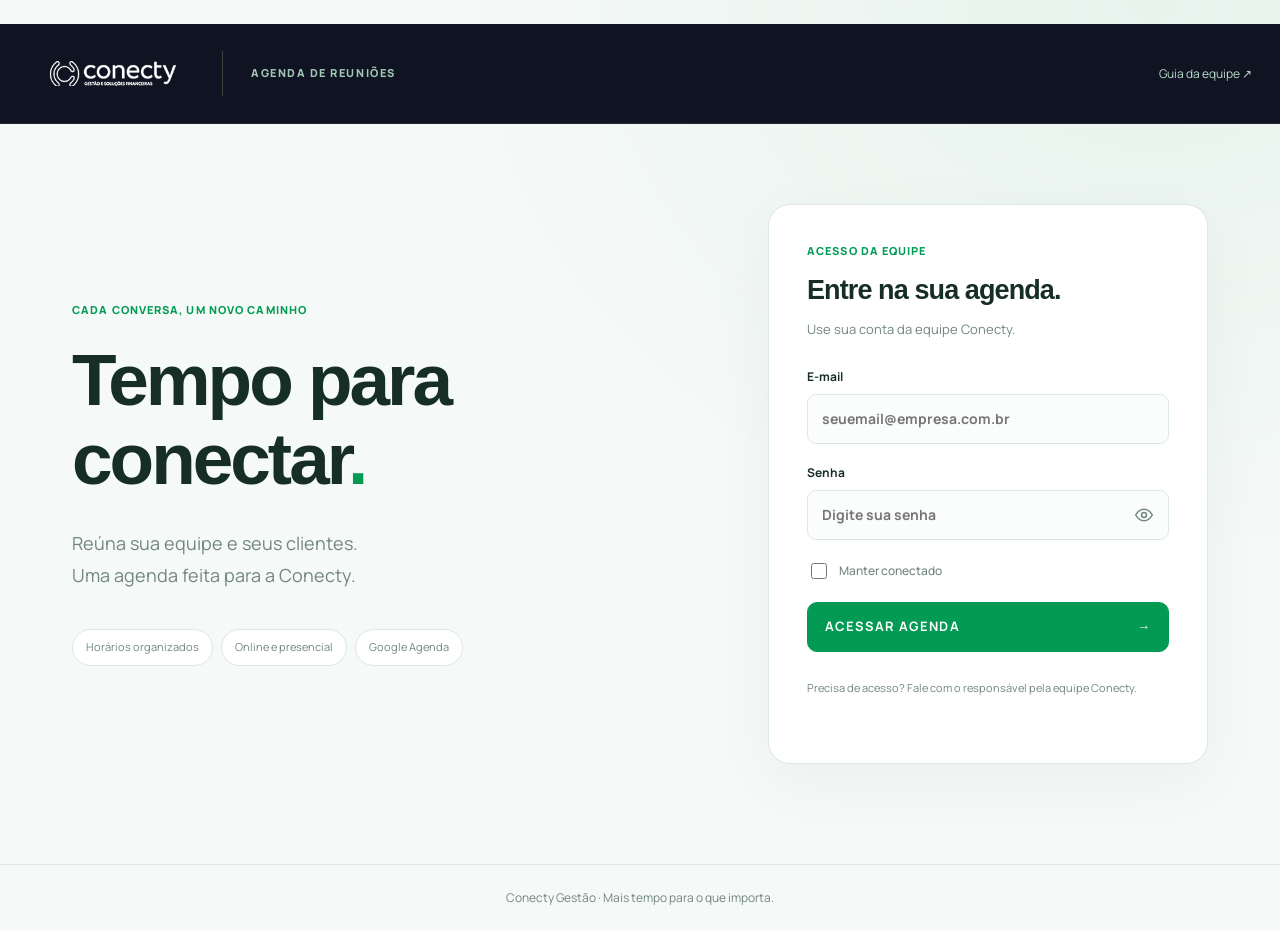
==== index.html @ 1a9b6433 "Ajustar contraste da marca e publicar guia exclusivo da agenda" ====
<!doctype html><html lang="pt-BR"><head><meta http-equiv="Content-Security-Policy" content="default-src 'none'; script-src 'self'; style-src 'self' 'unsafe-inline'; img-src 'self' data:; font-src 'self'; connect-src 'self' https://kpxztiyrhrmxukupualo.supabase.co; base-uri 'none'; object-src 'none'; form-action 'self'; upgrade-insecure-requests"><meta charset="utf-8"><meta name="viewport" content="width=device-width,initial-scale=1"><meta name="referrer" content="no-referrer"><meta name="theme-color" content="#039b54"><meta name="description" content="Agenda da equipe Conecty. Organize reuniões, horários e atendimentos."><title>Conecty | Agenda de reuniões</title><link rel="icon" href="favicon.svg"><link rel="stylesheet" href="assets/style-1b742d8b6d8f.css"></head><body class="conecty-agenda agenda-portal">
<a class="skip-link" href="#agenda-root">Ir para a agenda</a>
<header class="agenda-shell-header"><a href="./" aria-label="Conecty Agenda"><img src="conecty-logo.png" alt="Conecty Gestão"></a><span class="agenda-shell-product">AGENDA DE REUNIÕES</span><a class="agenda-guide-link" href="manual.html" target="_blank" rel="noopener">Guia da equipe ↗</a><div id="agenda-account" hidden><span id="agenda-account-name"></span><button class="button secondary" id="agenda-signout" type="button">Sair</button></div></header>
<main id="agenda-login" class="agenda-login"><section class="agenda-login-intro"><p class="page-eyebrow">CADA CONVERSA, UM NOVO CAMINHO</p><h1>Tempo para<br>conectar<span>.</span></h1><p>Reúna sua equipe e seus clientes.<br>Uma agenda feita para a Conecty.</p><div class="agenda-login-tags"><span>Horários organizados</span><span>Online e presencial</span><span>Google Agenda</span></div></section><section class="agenda-login-card"><div id="agenda-login-loading" role="status">Verificando seu acesso…</div><div id="agenda-login-fields" hidden><p class="page-eyebrow">ACESSO DA EQUIPE</p><h2>Entre na sua agenda.</h2><p>Use sua conta da equipe Conecty.</p><form id="agenda-login-form"><label>E-mail<input type="email" name="email" autocomplete="username" placeholder="seuemail@empresa.com.br" required maxlength="254"></label><label>Senha<span class="agenda-password-wrap"><input type="password" name="password" autocomplete="current-password" placeholder="Digite sua senha" required maxlength="128"><button type="button" id="agenda-password-toggle" aria-label="Mostrar senha" aria-pressed="false"><svg viewBox="0 0 24 24" aria-hidden="true"><path d="M2 12s4-7 10-7 10 7 10 7-4 7-10 7S2 12 2 12Z"/><circle cx="12" cy="12" r="3"/></svg></button></span></label><label class="agenda-remember"><input type="checkbox" name="remember">Manter conectado</label><button class="button primary" type="submit">Acessar agenda <span aria-hidden="true">→</span></button><p class="error" id="agenda-login-error" role="alert"></p></form><p class="agenda-login-contact">Precisa de acesso? Fale com o responsável pela equipe Conecty.</p></div></section></main>
<main id="agenda-root" class="agenda-standalone-root" hidden tabindex="-1"></main><footer class="agenda-shell-footer">Conecty Gestão · Mais tempo para o que importa.</footer><script src="config.js" defer></script><script src="assets/auth-25ea1a0fbe43.js" defer></script><script src="assets/api-07906e6e6ac9.js" defer></script><script src="assets/categories-ccd5347a908f.js" defer></script><script src="assets/weekly-54b3ec96150f.js" defer></script><script src="assets/admin-971d3200a95f.js" defer></script><script src="assets/portal-99149fe83b92.js" defer></script></body></html>
---- assets/style-1b742d8b6d8f.css ----
.conecty-agenda{--agenda-orange:var(--gold);--agenda-navy:var(--cream)}.conecty-agenda.agenda-page .skip-link:not(:focus),.conecty-agenda .skip-link:not(:focus){width:1px;height:1px;padding:0;overflow:hidden;clip-path:inset(50%)}.conecty-agenda .agenda-container{max-width:1020px;margin:38px auto 52px;padding:0 24px;color:var(--cream)}.conecty-agenda .agenda-intro{display:flex;align-items:center;justify-content:space-between;gap:24px;margin-bottom:26px}.conecty-agenda .agenda-intro h1{font-size:clamp(32px,4.3vw,46px);letter-spacing:-1.3px;margin:5px 0 10px;line-height:1.1}.conecty-agenda .agenda-intro p:last-child{margin:0;font-size:19px;color:var(--muted)}.conecty-agenda .agenda-intro-icon{display:grid;place-items:center;flex:0 0 84px;height:84px;border-radius:8px;background:#17b76d1a;color:var(--gold);border:1px solid rgba(23,183,109,.2)}.conecty-agenda .agenda-intro-icon .ui-icon{width:43px;height:43px}.conecty-agenda .agenda-card{background:var(--panel);border:1px solid var(--rule);border-radius:8px;padding:32px;box-shadow:none}.conecty-agenda .agenda-form-heading{display:flex;align-items:center;gap:16px;margin-bottom:24px}.conecty-agenda .agenda-form-heading h2{font-size:23px;margin:0 0 5px;letter-spacing:-.4px}.conecty-agenda .agenda-form-heading p{color:var(--muted);margin:0}.conecty-agenda .agenda-step{display:grid;place-items:center;border-radius:8px;flex:0 0 46px;height:46px;background:#17b76d1a;color:var(--cream);font-weight:800;font-size:18px}.conecty-agenda .agenda-fields{display:grid;grid-template-columns:1fr 1fr;gap:20px}.conecty-agenda .agenda-fields .agenda-wide{grid-column:1/-1}.conecty-agenda .agenda-card label,.conecty-agenda .agenda-config-form>label,.conecty-agenda .agenda-filters label{display:block;font-size:15px;font-weight:700;color:var(--cream)}.conecty-agenda .agenda-card input:not([type=checkbox]):not([type=radio]),.conecty-agenda .agenda-card select,.conecty-agenda .agenda-config-form input:not([type=checkbox]),.conecty-agenda .agenda-config-form select,.conecty-agenda .agenda-config-form textarea,.conecty-agenda .agenda-filters input,.conecty-agenda .agenda-share input{display:block;width:100%;box-sizing:border-box;padding:13px 14px;margin-top:8px;min-height:48px;border:1px solid var(--rule);border-radius:8px;background:var(--panel);color:var(--cream);font:inherit;font-weight:400;box-shadow:none}.conecty-agenda .agenda-card input::placeholder,.conecty-agenda .agenda-config-form input::placeholder{color:var(--muted)}.conecty-agenda .agenda-card input:focus,.conecty-agenda .agenda-card select:focus,.conecty-agenda .agenda-config-form input:focus,.conecty-agenda .agenda-config-form select:focus,.conecty-agenda .agenda-config-form textarea:focus,.conecty-agenda .agenda-filters input:focus{outline:2px solid var(--gold);outline-offset:2px}.conecty-agenda .field-optional{font-size:12px;font-weight:400;color:var(--muted)}.conecty-agenda .agenda-plain-fieldset{border:0;padding:0;margin:0;min-width:0}.conecty-agenda .agenda-plain-fieldset legend{font-weight:700;font-size:15px;margin-bottom:10px;padding:0}.conecty-agenda .agenda-divider{height:1px;background:var(--panel-2);margin:30px 0}.conecty-agenda .agenda-mode-options{display:grid;grid-template-columns:1fr 1fr;gap:14px;margin-bottom:26px}.conecty-agenda .agenda-mode-options label{display:flex;align-items:center;gap:12px;padding:15px;border-radius:8px;background:var(--panel-2);border:1px solid var(--rule);cursor:pointer}.conecty-agenda .agenda-mode-options label:has(input:checked){background:#17b76d11;border:2px solid var(--gold);padding:14px}.conecty-agenda .agenda-mode-options small{display:block;font-weight:400;color:var(--muted);margin-top:4px}.conecty-agenda .agenda-card input[type=radio],.conecty-agenda .agenda-card input[type=checkbox],.conecty-agenda .agenda-config-form input[type=checkbox]{accent-color:var(--gold);width:18px;height:18px;flex:0 0 18px;margin:0}.conecty-agenda .agenda-mode-options label:has(input:disabled){opacity:.5;cursor:default}.conecty-agenda .agenda-date-heading{display:flex;align-items:center;justify-content:space-between;gap:16px}.conecty-agenda .agenda-card h3{font-size:17px;margin:0 0 14px}.conecty-agenda .agenda-date-nav{display:flex;gap:8px;margin-bottom:14px}.conecty-agenda .agenda-nav-button{width:36px;height:36px;border:1px solid var(--rule);border-radius:8px;background:var(--panel);color:var(--cream);font-size:25px;cursor:pointer}.conecty-agenda .agenda-nav-button:disabled{opacity:.4;cursor:default}.conecty-agenda .agenda-date-options{display:grid;grid-template-columns:repeat(3,1fr);gap:14px;margin-bottom:24px}.conecty-agenda .agenda-date-chip{padding:15px 8px;border:1px solid var(--rule);border-radius:8px;background:var(--panel-2);color:var(--cream);cursor:pointer;font:inherit;display:flex;flex-direction:column;align-items:center;gap:4px}.conecty-agenda .agenda-date-chip strong{font-size:29px;line-height:1.1}.conecty-agenda .agenda-date-chip span{text-transform:uppercase;font-weight:700;font-size:13px}.conecty-agenda .agenda-date-chip small{font-size:12px}.conecty-agenda .agenda-date-chip[aria-pressed=true]{background:var(--gold);color:var(--cream);border-color:var(--gold);box-shadow:none}.conecty-agenda .agenda-hour-options{display:flex;flex-wrap:wrap;gap:12px;min-height:48px;margin-bottom:18px}.conecty-agenda .agenda-hour-chip{min-width:105px;flex:1 1 100px;max-width:210px;padding:13px 16px;border:1px solid var(--rule);border-radius:8px;background:var(--panel-2);color:var(--cream);cursor:pointer;font:inherit;font-size:17px;font-weight:750}.conecty-agenda .agenda-hour-chip[aria-pressed=true]{background:var(--gold);color:var(--cream);border-color:var(--cream)}.conecty-agenda .agenda-date-chip:focus-visible,.conecty-agenda .agenda-hour-chip:focus-visible,.conecty-agenda .agenda-nav-button:focus-visible{outline:2px solid var(--gold);outline-offset:3px}.conecty-agenda .agenda-selection{display:flex;align-items:center;justify-content:center;gap:8px;font-size:14px;color:var(--muted);padding:12px;background:var(--panel-2);border-radius:8px;margin-bottom:22px}.conecty-agenda .agenda-selection .ui-icon{width:21px;height:21px}.conecty-agenda .agenda-card .agenda-consent{display:flex;align-items:flex-start;gap:11px;font-weight:400;line-height:1.6;font-size:13px;margin-bottom:20px}.conecty-agenda .agenda-consent input{margin-top:2px!important}.conecty-agenda .agenda-confirm{width:100%;display:flex;align-items:center;justify-content:center;gap:14px;padding:16px!important;font-size:17px!important;min-height:56px}.conecty-agenda .agenda-form-footer{margin:24px 0 0;border-top:1px solid var(--rule);padding-top:20px;text-align:center;font-size:13px;color:var(--muted)}.conecty-agenda .agenda-honeypot{position:absolute;width:1px;height:1px;overflow:hidden;clip-path:inset(50%)}.conecty-agenda .agenda-contact{margin:24px 0 0;text-align:center;font-size:14px}.conecty-agenda .agenda-contact a,.conecty-agenda .agenda-hint a{color:var(--cream);text-decoration:underline;text-decoration-color:var(--gold);text-underline-offset:4px}.conecty-agenda .agenda-success-icon{display:grid;place-items:center;width:62px;height:62px;background:#17b76d1a;color:var(--gold);border-radius:8px;margin-bottom:20px}.conecty-agenda .agenda-success-icon .ui-icon{width:35px;height:35px}.conecty-agenda .agenda-confirmation h2{font-size:30px;margin:6px 0 14px}.conecty-agenda .agenda-confirmation-actions{display:flex;align-items:center;flex-wrap:wrap;gap:16px;margin-top:16px}.conecty-agenda .agenda-confirmation .detail-grid{margin:24px 0}.conecty-agenda .agenda-confirmation .notice{font-size:14px;margin-bottom:20px}.conecty-agenda .agenda-confirmation:focus{outline:2px solid var(--gold);outline-offset:4px}.conecty-agenda .agenda-hint{font-size:13px!important;color:var(--muted);line-height:1.6;margin:8px 0 18px;overflow-wrap:anywhere}.conecty-agenda .agenda-admin-columns{display:grid;grid-template-columns:1fr 1fr;gap:22px}.conecty-agenda .agenda-admin-columns>.admin-section{min-width:0}.conecty-agenda .agenda-admin-columns h2{font-size:23px;margin:5px 0 16px}.conecty-agenda .agenda-admin-columns .agenda-fields{gap:16px}.conecty-agenda .agenda-config-form{display:grid;gap:16px}.conecty-agenda .agenda-config-form p{margin:-8px 0 0}.conecty-agenda .agenda-config-form .agenda-fields label{font-size:14px;font-weight:700}.conecty-agenda .agenda-config-form .agenda-toggle{display:flex;align-items:center;gap:10px;border-radius:8px;background:#17b76d14;padding:14px}.conecty-agenda .agenda-share{display:flex;align-items:center;justify-content:space-between;gap:24px;border-left:4px solid var(--gold)!important}.conecty-agenda .agenda-share h2{margin:4px 0 8px;font-size:25px}.conecty-agenda .agenda-share p{margin:0}.conecty-agenda .agenda-share-controls{display:flex;align-items:flex-end;gap:12px;max-width:450px;flex:1;min-width:0}.conecty-agenda .agenda-share-controls label{flex:1;min-width:0;font-size:12px}.conecty-agenda .agenda-share-controls .button{white-space:nowrap;min-height:48px}.conecty-agenda .agenda-weekdays,.conecty-agenda .agenda-format-checks{display:flex;gap:12px;flex-wrap:wrap}.conecty-agenda .agenda-weekdays label,.conecty-agenda .agenda-format-checks label{display:flex;align-items:center;gap:6px;font-size:13px;font-weight:600}.conecty-agenda .agenda-slot-list{max-height:400px;overflow:auto;display:grid;gap:10px;margin-top:16px;padding-right:4px}.conecty-agenda .agenda-slot-row{display:flex;align-items:center;justify-content:space-between;gap:12px;padding:14px 16px;border:1px solid var(--rule);border-radius:8px;background:var(--panel-2)}.conecty-agenda .agenda-slot-row strong{display:block;font-size:15px}.conecty-agenda .agenda-slot-row small{display:block;color:var(--muted);margin-top:5px}.conecty-agenda .agenda-slot-row .text-button{font-size:13px}.conecty-agenda .agenda-filters{display:flex;align-items:flex-end;gap:16px;flex-wrap:wrap;margin:20px 0}.conecty-agenda .agenda-filters label{flex:1;min-width:170px}.conecty-agenda .agenda-filters .button{min-height:48px}.conecty-agenda .agenda-bookings{display:grid;gap:16px}.conecty-agenda .agenda-booking{border:1px solid var(--rule);border-radius:8px;padding:20px;border-left:4px solid var(--gold)}.conecty-agenda .agenda-booking h3{margin:4px 0 5px;font-size:19px}.conecty-agenda .agenda-booking-heading{display:flex;align-items:flex-start;justify-content:space-between;gap:12px}.conecty-agenda .agenda-booking-subtitle{font-size:13px;color:var(--muted);margin:6px 0 18px}.conecty-agenda .agenda-booking-contact{display:grid;grid-template-columns:1fr 1fr;gap:10px 20px;margin:16px 0}.conecty-agenda .agenda-booking-contact div{min-width:0}.conecty-agenda .agenda-booking-contact dt{font-size:11px;font-weight:700;text-transform:uppercase;color:var(--muted);margin-bottom:3px}.conecty-agenda .agenda-booking-contact dd{margin:0;font-size:14px;overflow-wrap:anywhere;white-space:pre-wrap}.conecty-agenda .agenda-booking-actions{display:flex;gap:10px;flex-wrap:wrap}.conecty-agenda .agenda-booking-actions .button{font-size:12px!important;padding:10px 13px!important}.conecty-agenda .agenda-booking-status{font-size:11px;font-weight:700;white-space:nowrap;background:#17b76d1f;color:var(--cream);padding:6px 10px;border-radius:8px}.conecty-agenda .agenda-booking-status[data-status=canceled]{background:var(--panel-2)}@media(max-width:1200px){.conecty-agenda .agenda-admin-columns{grid-template-columns:1fr}.conecty-agenda .agenda-share{align-items:flex-start;flex-direction:column}.conecty-agenda .agenda-share-controls{width:100%;max-width:none;flex:auto}}@media(max-width:600px){.conecty-agenda .agenda-container{margin:25px auto 36px;padding:0 16px}.conecty-agenda .agenda-intro{gap:12px}.conecty-agenda .agenda-intro-icon{flex-basis:56px;height:56px;border-radius:8px}.conecty-agenda .agenda-intro-icon .ui-icon{width:30px;height:30px}.conecty-agenda .agenda-intro p:last-child{font-size:15px;line-height:1.5}.conecty-agenda .agenda-intro .page-eyebrow{font-size:9px}.conecty-agenda .agenda-card{padding:22px 18px;border-radius:8px}.conecty-agenda .agenda-form-heading{gap:12px}.conecty-agenda .agenda-form-heading h2{font-size:18px}.conecty-agenda .agenda-form-heading p{font-size:12px;line-height:1.5}.conecty-agenda .agenda-step{flex-basis:38px;height:38px;font-size:15px}.conecty-agenda .agenda-fields{grid-template-columns:1fr;gap:18px}.conecty-agenda .agenda-fields .agenda-wide{grid-column:auto}.conecty-agenda .agenda-mode-options{gap:10px}.conecty-agenda .agenda-mode-options label{padding:12px 9px;gap:8px}.conecty-agenda .agenda-mode-options label:has(input:checked){padding:11px 8px}.conecty-agenda .agenda-mode-options small{font-size:10px;line-height:1.4}.conecty-agenda .agenda-mode-options span{font-size:13px}.conecty-agenda .agenda-date-options{gap:10px}.conecty-agenda .agenda-date-chip strong{font-size:26px}.conecty-agenda .agenda-selection{font-size:12px;line-height:1.5}.conecty-agenda .agenda-confirm{font-size:15px!important}.conecty-agenda .agenda-admin-columns .agenda-fields{grid-template-columns:1fr}.conecty-agenda .agenda-share-controls{flex-wrap:wrap}.conecty-agenda .agenda-share-controls label{flex:1 1 100%}.conecty-agenda .agenda-booking-contact{grid-template-columns:1fr}.conecty-agenda .agenda-booking-heading{flex-wrap:wrap}.conecty-agenda .agenda-slot-row{padding:12px;flex-wrap:wrap}.conecty-agenda .agenda-slot-row strong{font-size:13px}.conecty-agenda .agenda-filters .button{width:100%}.conecty-agenda .agenda-confirmation .detail-grid{grid-template-columns:1fr}.conecty-agenda .agenda-form-footer{font-size:11px}}.conecty-agenda .agenda-toolbar{display:flex;align-items:center;justify-content:space-between;gap:18px;margin:4px 0 20px;flex-wrap:wrap}.conecty-agenda .agenda-toolbar-state,.conecty-agenda .agenda-toolbar-actions{display:flex;align-items:center;gap:12px;flex-wrap:wrap}.conecty-agenda .agenda-toolbar-actions .button{font-size:13px!important;padding:12px 16px!important}.conecty-agenda .agenda-toolbar-state strong{font-size:14px}.conecty-agenda .agenda-toolbar-state .text-button{font-size:12px}.conecty-agenda .agenda-open-dot{width:9px;height:9px;border-radius:8px;background:var(--panel-2)}.conecty-agenda .agenda-open-dot.is-open{background:var(--gold);box-shadow:none}.conecty-agenda .agenda-feedback{font-size:13px;color:var(--cream);margin-bottom:16px;line-height:1.5}.conecty-agenda .agenda-feedback:empty{display:none}.conecty-agenda .agenda-workspace{display:grid;grid-template-columns:minmax(0,1.7fr) minmax(260px,1fr);gap:22px;align-items:start}.conecty-agenda .agenda-workspace .admin-section{margin-bottom:22px!important}.conecty-agenda .agenda-month-heading,.conecty-agenda .agenda-day-heading{display:flex;align-items:center;justify-content:space-between;gap:16px}.conecty-agenda .agenda-month-heading h2{font-size:24px;margin:5px 0 0}.conecty-agenda .agenda-month-heading .agenda-date-nav{align-items:center;margin:0}.conecty-agenda .agenda-calendar-hint{color:var(--muted);font-size:13px;line-height:1.5;margin:14px 0 22px}.conecty-agenda .agenda-month-weekdays,.conecty-agenda .agenda-month-grid{display:grid;grid-template-columns:repeat(7,minmax(0,1fr));gap:7px}.conecty-agenda .agenda-month-weekdays{margin-bottom:10px}.conecty-agenda .agenda-month-weekdays span{text-align:center;font-weight:700;font-size:10px;color:var(--muted)}.conecty-agenda .agenda-calendar-day{height:93px;border:1px solid var(--rule);border-radius:8px;background:var(--panel);color:var(--cream);padding:9px 6px;display:flex;align-items:flex-start;flex-direction:column;text-align:left;cursor:pointer;position:relative;min-width:0}.conecty-agenda .agenda-calendar-day:hover{background:#17b76d0d}.conecty-agenda .agenda-calendar-day[aria-pressed=true]{border:2px solid var(--gold);background:#17b76d11;padding:8px 5px}.conecty-agenda .agenda-calendar-day.is-today>strong{background:var(--gold);color:var(--cream);border-radius:8px;width:23px;height:23px;display:grid;place-items:center}.conecty-agenda .agenda-calendar-day.is-blocked{background:var(--panel-2)}.conecty-agenda .agenda-calendar-day>strong{font-size:14px;line-height:23px}.conecty-agenda .agenda-day-badges{display:flex;flex-direction:column;gap:4px;margin-top:6px;width:100%}.conecty-agenda .agenda-day-badges small{font-size:9px;font-weight:700;border-radius:8px;padding:3px 4px;white-space:nowrap;overflow:hidden;text-overflow:ellipsis}.conecty-agenda .agenda-free-badge{background:#17b76d24;color:var(--cream)}.conecty-agenda .agenda-booked-badge{background:var(--gold);color:var(--cream)}.conecty-agenda .agenda-blocked-badge{background:var(--panel-2);color:var(--muted)}.conecty-agenda .agenda-calendar-legend{display:flex;align-items:center;flex-wrap:wrap;gap:18px;font-size:11px;color:var(--muted);margin-top:20px}.conecty-agenda .agenda-calendar-legend span{display:flex;align-items:center;gap:7px}.conecty-agenda .agenda-calendar-legend i{display:inline-block;width:8px;height:8px;border-radius:8px}.conecty-agenda .agenda-legend-free,.conecty-agenda .agenda-legend-booked{background:var(--gold)}.conecty-agenda .agenda-legend-blocked{background:var(--panel-2)}.conecty-agenda .agenda-day-heading h2{font-size:22px;margin:4px 0 0}.conecty-agenda .agenda-day-heading>.text-button{font-size:12px}.conecty-agenda .agenda-day-counts{display:flex;gap:20px;font-size:12px;margin:22px 0;color:var(--muted)}.conecty-agenda .agenda-day-counts strong{font-size:22px;color:var(--cream);padding-right:4px}.conecty-agenda .agenda-day-slots{display:grid;gap:10px;max-height:430px;overflow:auto;margin-bottom:18px;padding-right:2px}.conecty-agenda .agenda-day-slots .agenda-slot-row{gap:8px;padding:12px;flex-wrap:nowrap}.conecty-agenda .agenda-day-slots .agenda-slot-row>div{flex:1;min-width:0}.conecty-agenda .agenda-day-slots .agenda-slot-row small{font-size:10px}.conecty-agenda .agenda-day-slots .agenda-booking-status{font-size:9px;padding:5px 7px}.conecty-agenda .agenda-slot-remove{border:0;background:transparent;color:var(--cream);font-size:21px;padding:2px 5px;cursor:pointer}.conecty-agenda .agenda-day-actions{display:grid;gap:12px}.conecty-agenda .agenda-day-actions .button{font-size:12px!important;min-height:42px;padding:11px!important}.conecty-agenda .agenda-day-actions .text-button{font-size:11px}.conecty-agenda .agenda-day-card .agenda-hint{margin-bottom:0;font-size:11px!important}.conecty-agenda .agenda-day-empty-state{font-size:13px;color:var(--muted);padding:25px 14px;border:1px dashed var(--rule);border-radius:8px;text-align:center;margin:0 0 4px;line-height:1.6}.conecty-agenda .agenda-day-meetings .agenda-bookings{grid-template-columns:1fr 1fr}.conecty-agenda .agenda-contact-details{margin:16px 0}.conecty-agenda .agenda-contact-details summary{font-size:12px;color:var(--cream);font-weight:700;cursor:pointer}.conecty-agenda .agenda-meet-state{font-size:11px;font-weight:700;color:var(--cream);background:#17b76d1a;padding:8px 11px;border-radius:8px;display:inline-block;margin-bottom:0}.conecty-agenda .agenda-meet-state[data-state=ready]{background:var(--gold);color:var(--cream)}.conecty-agenda .agenda-dialog{max-width:600px;width:calc(100% - 32px);max-height:calc(100dvh - 40px);padding:28px;border:1px solid var(--rule);border-radius:8px;background:var(--panel);color:var(--cream);box-shadow:none;overflow:auto}.conecty-agenda .agenda-dialog::backdrop{background:var(--panel-2);backdrop-filter:blur(3px)}.conecty-agenda .agenda-dialog-heading{display:flex;align-items:flex-start;justify-content:space-between;gap:20px;margin-bottom:24px}.conecty-agenda .agenda-dialog-heading h2{font-size:26px;margin:5px 0 0;letter-spacing:-.5px}.conecty-agenda .agenda-dialog-close{border:0;background:var(--panel-2);color:var(--cream);border-radius:8px;font-size:24px;width:34px;height:34px;cursor:pointer;flex-shrink:0}.conecty-agenda .agenda-dialog .agenda-fields{gap:16px}.conecty-agenda .agenda-dialog .agenda-config-form>label,.conecty-agenda .agenda-dialog .agenda-fields label{font-size:13px;font-weight:700}.conecty-agenda .agenda-dialog .agenda-plain-fieldset legend{font-size:13px}.conecty-agenda .agenda-dialog .agenda-config-form input,.conecty-agenda .agenda-dialog .agenda-config-form select{margin-top:7px;font-size:14px}.conecty-agenda .agenda-dialog .agenda-config-form input[type=checkbox]{margin:0!important}.conecty-agenda .agenda-weekday-chips{gap:7px;display:grid;grid-template-columns:repeat(7,minmax(0,1fr))}.conecty-agenda .agenda-weekday-chips label{position:relative;display:block;min-width:0;cursor:pointer}.conecty-agenda .agenda-weekday-chips input{position:absolute;width:1px!important;height:1px!important;opacity:0}.conecty-agenda .agenda-weekday-chips span{display:grid;place-items:center;padding:12px 4px;border:1px solid var(--rule);border-radius:8px;color:var(--cream);background:var(--panel);font-size:12px;font-weight:700}.conecty-agenda .agenda-weekday-chips label:has(input:checked) span{background:var(--gold);color:var(--cream);border-color:var(--cream)}.conecty-agenda .agenda-weekday-chips label:has(input:focus-visible) span{outline:2px solid var(--gold);outline-offset:2px}.conecty-agenda .agenda-field-label{font-size:13px;font-weight:700;display:block}.conecty-agenda .agenda-duration-chip{display:block;padding:14px;margin-top:7px;border-radius:8px;background:#17b76d14;font-size:14px}.conecty-agenda .agenda-window-preview{border:1px solid rgba(23,183,109,.23);border-radius:8px;padding:16px;background:#17b76d0b}.conecty-agenda .agenda-window-preview>strong{font-size:14px}.conecty-agenda .agenda-window-preview>p{font-size:11px!important;color:var(--muted);margin:12px 0 0!important;line-height:1.6}.conecty-agenda .agenda-preview-times{display:flex;gap:7px;flex-wrap:wrap;margin-top:12px}.conecty-agenda .agenda-preview-times span{font-size:11px;font-weight:700;background:var(--panel);border:1px solid var(--rule);border-radius:8px;padding:6px 9px}.conecty-agenda .agenda-dialog .agenda-config-form .button{min-height:48px;font-size:14px}.conecty-agenda .agenda-google-card{margin-top:26px;padding:20px;border-radius:8px;background:var(--panel-2);border:1px solid var(--rule)}.conecty-agenda .agenda-google-card h3{font-size:18px;margin:6px 0 10px}.conecty-agenda .agenda-google-card p{font-size:12px;line-height:1.6}.conecty-agenda .agenda-google-actions{display:flex;align-items:center;gap:16px;flex-wrap:wrap}.conecty-agenda .agenda-google-actions .button{font-size:12px!important;padding:12px 16px!important;min-height:44px}.conecty-agenda .agenda-google-actions .text-button{font-size:12px}.conecty-agenda .agenda-google-card details{margin-top:18px;font-size:12px}.conecty-agenda .agenda-google-card summary{font-weight:700;cursor:pointer}.conecty-agenda .agenda-google-card input[readonly]{margin-bottom:14px;font-size:12px;width:100%}.conecty-agenda .agenda-upload-button{display:block;font-size:12px;font-weight:700}.conecty-agenda .agenda-upload-button input{font-size:12px;margin-top:10px;width:100%}.conecty-agenda .agenda-dialog .error{font-size:12px}@media(max-width:1150px){.conecty-agenda .agenda-workspace{grid-template-columns:1fr}.conecty-agenda .agenda-calendar-day{height:88px}.conecty-agenda .agenda-day-slots{grid-template-columns:1fr 1fr;max-height:300px}.conecty-agenda .agenda-day-card .agenda-day-actions{display:flex;align-items:center;flex-wrap:wrap}.conecty-agenda .agenda-day-meetings .agenda-bookings{grid-template-columns:1fr}}@media(max-width:600px){.conecty-agenda .agenda-toolbar{gap:16px}.conecty-agenda .agenda-toolbar-actions{display:grid;grid-template-columns:1fr 1fr;width:100%;gap:10px}.conecty-agenda .agenda-toolbar-actions .primary{grid-column:1/-1}.conecty-agenda .agenda-toolbar-actions .button{font-size:12px!important;padding:11px!important}.conecty-agenda .agenda-workspace{gap:0}.conecty-agenda .agenda-month-heading{gap:8px;flex-wrap:wrap}.conecty-agenda .agenda-month-heading h2{font-size:22px}.conecty-agenda .agenda-month-heading .agenda-date-nav{gap:5px}.conecty-agenda .agenda-month-heading .text-button{font-size:11px}.conecty-agenda .agenda-month-weekdays,.conecty-agenda .agenda-month-grid{gap:4px}.conecty-agenda .agenda-calendar-day{height:66px;padding:5px 3px;border-radius:8px}.conecty-agenda .agenda-calendar-day[aria-pressed=true]{padding:4px 2px}.conecty-agenda .agenda-calendar-day>strong{font-size:12px;line-height:19px}.conecty-agenda .agenda-calendar-day.is-today>strong{width:19px;height:19px}.conecty-agenda .agenda-day-badges{gap:3px;margin-top:3px}.conecty-agenda .agenda-day-badges small{font-size:7px;letter-spacing:-.2px;padding:2px}.conecty-agenda .agenda-calendar-legend{gap:10px;font-size:9px}.conecty-agenda .agenda-calendar-hint{font-size:12px}.conecty-agenda .agenda-day-slots{grid-template-columns:1fr}.conecty-agenda .agenda-dialog{padding:22px 18px;max-height:calc(100dvh - 28px)}.conecty-agenda .agenda-dialog .agenda-fields{grid-template-columns:1fr 1fr;gap:12px}.conecty-agenda .agenda-dialog-heading h2{font-size:22px}.conecty-agenda .agenda-weekday-chips{gap:5px}.conecty-agenda .agenda-weekday-chips span{font-size:10px;padding:10px 2px}.conecty-agenda .agenda-dialog .agenda-config-form .agenda-toggle{align-items:flex-start;line-height:1.5;font-size:12px}.conecty-agenda .agenda-dialog .agenda-config-form .agenda-toggle input{margin-top:2px!important}.conecty-agenda .agenda-dialog .agenda-config-form input[type=time]{min-width:0}.conecty-agenda .agenda-dialog .agenda-fields label{font-size:12px}.conecty-agenda .agenda-window-preview{padding:13px}.conecty-agenda .agenda-window-preview>strong{font-size:13px}.conecty-agenda .agenda-booking{padding:16px}}.conecty-agenda .agenda-weekly-summary{display:flex;align-items:flex-start;justify-content:space-between;gap:24px;border-left:4px solid var(--gold)!important;margin-bottom:22px!important}.conecty-agenda .agenda-weekly-summary h2{font-size:23px;margin:5px 0 8px}.conecty-agenda .agenda-weekly-summary p:last-child{font-size:13px;color:var(--muted);margin:0;line-height:1.6}.conecty-agenda .agenda-weekly-summary-days{display:flex;flex-wrap:wrap;gap:9px;max-width:650px}.conecty-agenda .agenda-weekly-summary-days>div{padding:10px 13px;border-radius:8px;border:1px solid var(--rule);background:var(--panel-2)}.conecty-agenda .agenda-weekly-summary-days strong{display:block;font-size:12px}.conecty-agenda .agenda-weekly-summary-days span{display:block;font-size:10px;color:var(--muted);margin-top:4px}.conecty-agenda .agenda-weekly-dialog{max-width:700px}.conecty-agenda .agenda-weekly-days{display:grid;gap:10px}.conecty-agenda .agenda-week-row{padding:14px 16px;border:1px solid var(--rule);border-radius:8px;background:var(--panel-2)}.conecty-agenda .agenda-week-row.is-enabled{background:var(--panel);border-color:#17b76d59}.conecty-agenda .agenda-week-heading{display:flex;align-items:center;justify-content:space-between;gap:12px}.conecty-agenda .agenda-week-heading label{display:flex;align-items:center;gap:10px;font-size:14px;font-weight:750}.conecty-agenda .agenda-week-heading input{accent-color:var(--gold);width:18px;height:18px!important;margin:0!important;flex-shrink:0}.conecty-agenda .agenda-week-heading .text-button{font-size:12px}.conecty-agenda .agenda-week-ranges{display:grid;gap:10px;margin-top:10px}.conecty-agenda .agenda-week-range{display:grid;grid-template-columns:1fr 1fr 26px;gap:12px;align-items:end}.conecty-agenda .agenda-week-range label{font-size:11px;font-weight:700;color:var(--muted)}.conecty-agenda .agenda-week-range input{width:100%;min-width:0;height:42px;min-height:42px!important;margin-top:5px!important;padding:9px 12px!important}.conecty-agenda .agenda-week-range input:disabled{background:var(--panel-2);color:var(--muted);border-color:var(--rule)}.conecty-agenda .agenda-week-range .agenda-slot-remove{height:42px}.conecty-agenda .agenda-weekly-dialog .agenda-window-preview>p{margin-top:8px!important}.conecty-agenda .agenda-weekly-dialog .agenda-hint{margin:0!important}.conecty-agenda .agenda-weekly-dialog .agenda-fields{margin:2px 0 6px}.conecty-agenda .agenda-weekly-dialog #agenda-copy-weekdays{font-size:12px;line-height:1.6}.conecty-agenda .agenda-week-row:not(.is-enabled) .agenda-week-ranges{display:none}.conecty-agenda .agenda-week-row:not(.is-enabled) [data-add-range]{visibility:hidden}.conecty-agenda .agenda-day-counts{flex-wrap:wrap;gap:12px}.conecty-agenda .agenda-day-counts strong{font-size:20px}.conecty-agenda .agenda-day-counts span{font-size:10px}.conecty-agenda .agenda-slot-reserve{background:var(--panel);color:var(--cream);border:1px solid var(--rule);border-radius:8px;font-size:9px;font-weight:700;padding:6px 7px;cursor:pointer}.conecty-agenda .agenda-internal-holds{display:grid;gap:10px;margin-bottom:16px}.conecty-agenda .agenda-internal-hold{display:flex;align-items:center;justify-content:space-between;gap:12px;border:1px solid var(--rule);border-left:3px solid var(--cream);border-radius:8px;padding:12px;background:var(--panel-2)}.conecty-agenda .agenda-internal-hold strong{font-size:11px;display:block}.conecty-agenda .agenda-internal-hold small{display:block;font-size:11px;color:var(--muted);margin-top:5px;overflow-wrap:anywhere}.conecty-agenda .agenda-internal-hold .button{font-size:10px!important;padding:7px 10px!important;min-height:32px!important}.conecty-agenda .agenda-day-slots .agenda-booking-status{white-space:normal;text-align:center;max-width:92px}.conecty-agenda .agenda-day-slots .agenda-slot-row small{line-height:1.5}@media(max-width:1150px){.conecty-agenda .agenda-weekly-summary{flex-direction:column;gap:16px}.conecty-agenda .agenda-weekly-summary-days{max-width:none}.conecty-agenda .agenda-day-card .agenda-day-actions{display:grid}}@media(max-width:600px){.conecty-agenda .agenda-weekly-summary h2{font-size:20px}.conecty-agenda .agenda-weekly-summary-days{display:grid;grid-template-columns:1fr 1fr;width:100%}.conecty-agenda .agenda-weekly-summary-days>div{padding:9px 11px}.conecty-agenda .agenda-weekly-dialog{padding:20px 16px}.conecty-agenda .agenda-week-row{padding:12px}.conecty-agenda .agenda-week-range{gap:8px;grid-template-columns:1fr 1fr 22px}.conecty-agenda .agenda-week-range input{padding:8px!important;font-size:12px!important}.conecty-agenda .agenda-week-heading label{font-size:13px}.conecty-agenda .agenda-week-heading .text-button{font-size:11px}.conecty-agenda .agenda-weekly-dialog .agenda-fields{grid-template-columns:1fr 1fr}.conecty-agenda .agenda-internal-hold{gap:8px;padding:10px}.conecty-agenda .agenda-internal-hold .button{font-size:9px!important}.conecty-agenda .agenda-day-counts{gap:10px}.conecty-agenda .agenda-day-counts strong{font-size:18px}.conecty-agenda .agenda-calendar-day{height:79px}.conecty-agenda .agenda-day-badges small{font-size:7px}}.conecty-agenda .agenda-mail-state{color:var(--cream);font-size:12px;line-height:1.6;padding:10px 12px;border:1px solid color-mix(in srgb,var(--cream) 12%,white);border-radius:8px;background:color-mix(in srgb,var(--gold) 5%,white);overflow-wrap:anywhere}.conecty-agenda{color:var(--cream);--agenda-orange:var(--gold);--agenda-navy:var(--cream)}.agenda-admin-native{max-width:1240px;margin:auto;padding:44px 26px 96px}.conecty-agenda .agenda-container{color:var(--cream)}.conecty-agenda h1,.conecty-agenda h2,.conecty-agenda h3{font-family:Oswald,sans-serif;font-weight:400}.conecty-agenda .agenda-native-header h1{font-size:36px;margin:0}.conecty-agenda .mod-sub{color:var(--muted);margin:10px 0 26px}.conecty-agenda .admin-section{padding:20px 22px;background:var(--panel);border:1px solid var(--rule);border-radius:8px;margin:0 0 22px;min-width:0}.conecty-agenda .button{display:inline-flex;align-items:center;justify-content:center;gap:8px;background:var(--gold);color:#17130a;border:1px solid var(--gold);border-radius:3px;padding:11px 16px;font-family:Oswald,sans-serif;font-size:12.5px;font-weight:500;letter-spacing:.08em;text-transform:uppercase;text-decoration:none;min-height:44px;cursor:pointer}.conecty-agenda .button.secondary{background:transparent;color:var(--cream);border-color:var(--rule)}.conecty-agenda .button:disabled{opacity:.45;cursor:default}.conecty-agenda .text-button{background:transparent;border:0;color:var(--gold-hi);text-decoration:underline;text-underline-offset:3px;min-height:44px;padding:8px;cursor:pointer}.conecty-agenda .page-eyebrow{color:var(--gold);font-size:10px;letter-spacing:.12em;text-transform:uppercase}.conecty-agenda .agenda-intro p:last-child,.conecty-agenda .agenda-hint,.conecty-agenda .field-optional{color:var(--muted)}.conecty-agenda .error{color:#e59a9a;font-size:13px;overflow-wrap:anywhere;min-height:18px}.conecty-agenda .notice{color:var(--muted);background:var(--panel-2);padding:14px;border-radius:6px;overflow-wrap:anywhere}.conecty-agenda .agenda-hour-chip[aria-pressed=true],.conecty-agenda .agenda-date-chip[aria-pressed=true]{background:var(--gold);color:#17130a;border-color:var(--gold)}.conecty-agenda .agenda-dialog{background:var(--panel);color:var(--cream);border:1px solid var(--rule);max-height:88dvh;overflow:auto}.conecty-agenda .agenda-dialog::backdrop{background:#000000b3}.conecty-agenda .detail-grid{display:grid;gap:14px;grid-template-columns:1fr 1fr}.conecty-agenda .detail-grid dt{color:var(--muted);font-size:12px}.conecty-agenda .detail-grid dd{margin:4px 0 0;overflow-wrap:anywhere}.conecty-agenda .pager{display:flex;gap:12px;justify-content:flex-end;margin-top:16px}.conecty-agenda .agenda-calendar-card,.conecty-agenda .agenda-day-card{min-width:0}.conecty-agenda .agenda-calendar-day{min-height:72px;min-width:0;overflow:hidden}.conecty-agenda .agenda-calendar-day[aria-pressed=true]{outline:2px solid var(--gold);outline-offset:-2px;background:var(--panel-2)}.conecty-agenda .agenda-booking-subtitle,.conecty-agenda .agenda-calendar-hint{color:var(--muted);overflow-wrap:anywhere}.conecty-agenda .agenda-mail-state{color:var(--muted);background:var(--panel-2);border-color:var(--rule)}.conecty-agenda .agenda-public-brand{max-width:1020px;margin:auto;padding:24px;border-bottom:1px solid var(--rule)}.conecty-agenda .agenda-public-brand a{display:flex;gap:14px;align-items:center;color:var(--cream);text-decoration:none}.conecty-agenda .agenda-public-brand img{width:48px;height:48px;object-fit:contain;border-radius:4px}.conecty-agenda .agenda-public-brand span{font-family:Oswald,sans-serif;font-size:22px;letter-spacing:.09em;text-transform:uppercase}.conecty-agenda .agenda-public-brand small{display:block;font-family:Barlow,sans-serif;font-size:11px;color:var(--muted);letter-spacing:0;text-transform:none}.conecty-agenda .agenda-public-footer{max-width:1020px;margin:0 auto;padding:24px;border-top:1px solid var(--rule);color:var(--muted);font-size:12px;text-align:center}.conecty-agenda .agenda-public-footer a{color:var(--gold-hi)}.conecty-agenda .agenda-dialog-close,.conecty-agenda .agenda-nav-button{min-width:44px;min-height:44px}.conecty-agenda .agenda-success-icon svg,.conecty-agenda .agenda-intro-icon svg{width:32px;height:32px;stroke:currentColor;fill:none;stroke-width:1.8}@media(max-width:1100px){.conecty-agenda .agenda-workspace{grid-template-columns:1fr}}@media(max-width:600px){.agenda-admin-native{padding:28px 16px 64px}.conecty-agenda .admin-section{padding:16px}.conecty-agenda .agenda-native-header h1{font-size:28px}.conecty-agenda .agenda-calendar-day{min-height:62px;padding:6px 2px}.conecty-agenda .agenda-day-badges small{font-size:9px}.conecty-agenda .detail-grid{grid-template-columns:1fr}.conecty-agenda .agenda-dialog{max-width:calc(100vw - 24px)}.conecty-agenda .agenda-public-brand{padding:18px 16px}.conecty-agenda .agenda-toolbar-actions .button{flex:1 1 140px}}.conecty-agenda .agenda-profile-bar{display:flex;align-items:center;gap:24px;flex-wrap:wrap;margin:0 0 24px;padding:18px 20px;background:var(--panel);border:1px solid var(--rule);border-radius:12px}.conecty-agenda .agenda-profile-bar[hidden]{display:none}.conecty-agenda .agenda-profile-bar label{display:grid;gap:8px;flex:1;min-width:0;font-size:14px;font-weight:600;max-width:460px}.conecty-agenda .agenda-profile-bar select{width:100%;min-height:48px;padding:10px 14px;border:1px solid var(--rule);border-radius:8px;background:var(--field);color:var(--cream);font:inherit}.conecty-agenda .agenda-profile-bar p{flex:1;min-width:min(240px,100%);margin:0}.conecty-agenda.agenda-page{--agenda-public-muted:#B5AC9D;font-size:17px;line-height:1.6;background:radial-gradient(ellipse at 80% 0,rgba(23,183,109,.075),transparent 620px),var(--ink)}.agenda-page .skip-link:focus{position:fixed;top:12px;left:12px;z-index:100;padding:12px 18px;background:var(--gold);color:var(--ink);border-radius:8px}.agenda-page .agenda-public-brand{display:flex;justify-content:center;align-items:center;max-width:1120px;padding:38px 28px 12px;border:0}.agenda-page .agenda-public-brand .agenda-public-home{display:block;min-width:0;padding:0;border:0;background:none;box-shadow:none}.agenda-page .agenda-public-brand .agenda-public-logo{display:block;width:320px;max-width:100%;height:auto;object-fit:contain;border:0;border-radius:0;background:none;box-shadow:none}.agenda-page .agenda-intro .agenda-profile-public{font-size:17px;color:var(--gold);margin:14px 0 0}.agenda-page .agenda-container{max-width:1120px;margin:52px auto 64px;padding:0 28px}.agenda-page .agenda-intro{gap:32px;margin-bottom:28px}.agenda-page .agenda-intro>div:first-child{min-width:0;max-width:760px}.agenda-page .agenda-intro .page-eyebrow{font-size:12px;font-weight:600;letter-spacing:.15em;line-height:1.7;margin:0 0 16px}.agenda-page .agenda-intro h1{font-size:clamp(42px,5.6vw,66px);line-height:1.12;letter-spacing:-.025em;margin:0 0 18px}.agenda-page .agenda-intro p:not(.page-eyebrow):not(.agenda-profile-public){font-size:21px;line-height:1.6;color:var(--agenda-public-muted);max-width:48ch}.agenda-page .agenda-intro-icon{flex-basis:112px;height:112px;border-radius:24px;background:linear-gradient(135deg,#17b76d21,#17b76d06);transform:rotate(-5deg)}.agenda-page .agenda-intro-icon svg{width:54px;height:54px;transform:rotate(5deg)}.agenda-page .agenda-public-steps{display:flex;gap:12px 28px;flex-wrap:wrap;list-style:none;padding:0;margin:0 0 36px;color:var(--agenda-public-muted);font-size:15px}.agenda-page .agenda-public-steps li{display:flex;align-items:center;gap:10px}.agenda-page .agenda-public-steps span{display:grid;place-items:center;width:28px;height:28px;border:1px solid rgba(23,183,109,.35);border-radius:50%;color:var(--gold);font-family:Oswald,sans-serif;font-size:13px}.agenda-page .agenda-card{padding:40px 42px;border-radius:20px;border-color:#3b3325;border-top:3px solid var(--gold);background:linear-gradient(150deg,rgba(23,183,109,.025),transparent 350px),var(--panel);box-shadow:0 18px 64px #0003}.agenda-page .agenda-form-heading{gap:18px;margin-bottom:30px}.agenda-page .agenda-form-heading h2{font-size:29px;line-height:1.3;letter-spacing:0;margin-bottom:8px}.agenda-page .agenda-form-heading p{font-size:16px;line-height:1.6;color:var(--agenda-public-muted)}.agenda-page .agenda-step{flex-basis:56px;height:56px;border:1px solid rgba(23,183,109,.2);border-radius:14px;font-size:20px;color:var(--gold)}.agenda-page .agenda-plain-fieldset legend,.agenda-page .agenda-card label{font-size:17px;line-height:1.5}.agenda-page .agenda-fields{gap:24px}.agenda-page .agenda-card input:not([type=checkbox]):not([type=radio]),.agenda-page .agenda-card select{min-height:58px;padding:15px 17px;margin-top:10px;border-radius:10px;font-size:17px;line-height:1.5;background:var(--field)}.agenda-page .agenda-card input::placeholder{color:#a69d8e;opacity:1}.agenda-page .agenda-card input[type=radio],.agenda-page .agenda-card input[type=checkbox]{width:21px;height:21px;flex-basis:21px}.agenda-page .field-optional{font-size:14px;color:var(--agenda-public-muted)}.agenda-page .agenda-mode-options{gap:18px;margin-bottom:32px}.agenda-page .agenda-mode-options label{gap:14px;padding:20px;border-radius:12px;background:var(--panel-2)}.agenda-page .agenda-mode-options label:has(input:checked){padding:19px;background:#17b76d17}.agenda-page .agenda-mode-options span{font-size:20px;line-height:1.4}.agenda-page .agenda-mode-options small{font-size:15px;line-height:1.5;color:var(--agenda-public-muted);margin-top:6px}.agenda-page .agenda-card h3{font-size:22px;margin-bottom:18px}.agenda-page .agenda-date-nav{gap:10px;margin-bottom:18px}.agenda-page .agenda-nav-button{width:48px;height:48px;border-radius:12px;font-size:29px}.agenda-page .agenda-date-options{gap:16px;margin-bottom:30px}.agenda-page .agenda-date-chip{padding:18px 10px;gap:6px;border-radius:12px;min-height:142px}.agenda-page .agenda-date-chip strong{font-size:38px;font-family:Oswald,sans-serif;font-weight:500}.agenda-page .agenda-date-chip span{font-size:15px}.agenda-page .agenda-date-chip small{font-size:14px}.agenda-page .agenda-hour-options{gap:12px;margin-bottom:24px}.agenda-page .agenda-hour-chip{min-height:58px;font-size:19px;flex-basis:118px;min-width:110px;border-radius:10px;padding:14px 18px}.agenda-page .agenda-selection{font-size:16px;line-height:1.6;padding:16px;border-radius:10px;margin-bottom:28px}.agenda-page .agenda-divider{margin:36px 0;background:var(--rule)}.agenda-page .agenda-card .agenda-consent{font-size:15px;line-height:1.7;gap:13px;margin:28px 0 20px;color:var(--agenda-public-muted)}.agenda-page .button{min-height:52px;padding:14px 20px;font-size:15px;letter-spacing:.065em;border-radius:9px}.agenda-page .agenda-confirm{min-height:64px;font-size:19px!important;padding:17px 20px!important}.agenda-page .button.primary:not(:disabled):hover{background:var(--gold-hi);border-color:var(--gold-hi)}.agenda-page .button.secondary:hover{background:var(--panel-2);border-color:var(--gold)}.agenda-page .text-button,.agenda-page .error{font-size:16px}.agenda-page .notice{font-size:17px;line-height:1.7;padding:20px;border:1px solid var(--rule);border-radius:12px}.agenda-page .agenda-form-footer{margin-top:28px;padding-top:24px;font-size:15px;color:var(--agenda-public-muted)}.agenda-page .agenda-confirmation h2{font-size:38px;line-height:1.25}.agenda-page .agenda-success-icon{width:76px;height:76px;border-radius:18px}.agenda-page .agenda-success-icon svg{width:40px;height:40px}.agenda-page .agenda-confirmation .page-eyebrow{font-size:12px}.agenda-page .detail-grid{gap:20px}.agenda-page .detail-grid dt{font-size:15px;color:var(--agenda-public-muted)}.agenda-page .detail-grid dd{font-size:19px;line-height:1.6;margin-top:5px}.agenda-page .agenda-confirmation .notice{font-size:17px}.agenda-page .agenda-hint{font-size:15px!important;line-height:1.7;color:var(--agenda-public-muted)}.agenda-page .agenda-public-footer{display:flex;align-items:center;justify-content:space-between;gap:28px;max-width:1120px;padding:28px 28px 40px;border-color:#17b76d4d;text-align:left}.agenda-page .agenda-public-footer-brand{display:flex;gap:22px;align-items:center;min-width:0}.agenda-page .agenda-public-footer-brand p{font-family:Oswald,sans-serif;font-size:24px;line-height:1.3;color:var(--cream);margin:0 0 7px}.agenda-page .agenda-public-footer-brand small{font-size:15px;color:var(--agenda-public-muted)}.agenda-page :is(.button,.text-button,.agenda-date-chip,.agenda-hour-chip,.agenda-nav-button):focus-visible{outline:2px solid var(--gold-hi);outline-offset:4px}@media(max-width:600px){.conecty-agenda.agenda-page{font-size:16px}.agenda-page .agenda-public-brand{padding:20px 18px 24px}.agenda-page .agenda-public-brand .agenda-public-home{gap:16px}.agenda-page .agenda-public-brand .agenda-public-logo{width:260px;height:auto}.agenda-page .agenda-container{padding:0 18px;margin:34px auto 42px}.agenda-page .agenda-intro{align-items:flex-start;gap:14px;margin-bottom:24px}.agenda-page .agenda-intro .page-eyebrow{font-size:10px;letter-spacing:.1em;margin-bottom:13px}.agenda-page .agenda-intro h1{font-size:42px;margin-bottom:14px}.agenda-page .agenda-intro p:not(.page-eyebrow):not(.agenda-profile-public){font-size:18px;line-height:1.6}.agenda-page .agenda-intro-icon{flex-basis:54px;height:54px;border-radius:14px;margin-top:4px}.agenda-page .agenda-intro-icon svg{width:30px;height:30px}.agenda-page .agenda-public-steps{gap:10px 18px;font-size:14px;margin-bottom:26px}.agenda-page .agenda-public-steps span{width:26px;height:26px;flex:0 0 26px}.agenda-page .agenda-card{padding:26px 20px;border-radius:16px}.agenda-page .agenda-form-heading{gap:12px;margin-bottom:26px;align-items:flex-start}.agenda-page .agenda-form-heading h2{font-size:25px}.agenda-page .agenda-form-heading p{font-size:15px}.agenda-page .agenda-step{flex-basis:44px;height:44px;border-radius:11px;font-size:17px}.agenda-page .agenda-mode-options{gap:10px}.agenda-page .agenda-mode-options label{padding:15px 10px;gap:9px;align-items:flex-start}.agenda-page .agenda-mode-options label:has(input:checked){padding:14px 9px}.agenda-page .agenda-mode-options span{font-size:18px}.agenda-page .agenda-mode-options small{font-size:13px}.agenda-page .agenda-card input[type=radio]{margin-top:3px}.agenda-page .agenda-fields{gap:22px}.agenda-page .agenda-date-options{gap:10px}.agenda-page .agenda-date-chip{min-height:126px;padding:16px 6px}.agenda-page .agenda-date-chip strong{font-size:34px}.agenda-page .agenda-date-chip span{font-size:14px}.agenda-page .agenda-date-chip small{font-size:13px}.agenda-page .agenda-hour-chip{flex-basis:90px;min-width:84px;padding:14px 10px;font-size:18px}.agenda-page .agenda-selection{font-size:15px;padding:14px}.agenda-page .agenda-card h3{font-size:21px}.agenda-page .agenda-confirmation h2{font-size:32px}.agenda-page .agenda-confirmation-actions{display:grid;grid-template-columns:1fr;gap:12px}.agenda-page .agenda-confirmation-actions .button{width:100%}.agenda-page .agenda-public-footer{flex-direction:column;align-items:flex-start;gap:22px;padding:24px 18px 32px}.agenda-page .agenda-public-footer-brand{gap:18px}.agenda-page .agenda-public-footer-brand p{font-size:23px}}@media(max-width:360px){.agenda-page .agenda-public-brand .agenda-public-logo{width:240px;height:auto}.agenda-page .agenda-intro-icon{display:none}.agenda-page .agenda-card{padding:24px 16px}.agenda-page .agenda-form-heading h2{font-size:23px}.agenda-page .agenda-mode-options{grid-template-columns:1fr}.agenda-page .agenda-mode-options label{align-items:center}.agenda-page .agenda-public-footer-brand{gap:12px}.agenda-page .agenda-public-footer-brand p{font-size:21px}}.conecty-agenda{--cream:#162d28;--ink:#f5f9f7;--panel:#fff;--panel-2:#f3f8f5;--field:#fbfdfc;--rule:#dce8e2;--gold:#039b54;--gold-hi:#028348;--muted:#71867f;font-family:Manrope,Arial,sans-serif;color:var(--cream)}.conecty-agenda [hidden]{display:none!important}.conecty-agenda .button{display:inline-flex;align-items:center;justify-content:center;gap:8px;min-height:44px;padding:11px 17px;border:1px solid var(--rule);border-radius:10px;font:inherit;font-size:13px;font-weight:700;text-decoration:none;cursor:pointer;background:#fff;color:var(--cream)}.conecty-agenda .button.primary{background:#039b54;border-color:#039b54;color:#fff}.conecty-agenda .button:disabled{opacity:.5;cursor:wait}.conecty-agenda .text-button{border:0;background:none;color:#028348;font:inherit;font-size:13px;text-decoration:underline;cursor:pointer;padding:10px 0}.conecty-agenda .page-eyebrow{font-size:11px;font-weight:800;letter-spacing:.1em;color:#039b54;margin:0 0 10px}.conecty-agenda .page-categorias{display:flex;flex-wrap:wrap;gap:8px;margin:24px 0}.conecty-agenda .page-categorias button{border:1px solid var(--rule);border-radius:10px;background:#fff;padding:12px 20px;color:var(--muted);font:inherit;font-weight:700;cursor:pointer}.conecty-agenda .page-categorias button.on{background:#e5f6ed;border-color:#039b54;color:#028348}.conecty-agenda .page-categorias button:focus-visible,.conecty-agenda button:focus-visible{outline:2px solid #039b54;outline-offset:3px}.conecty-agenda .notice{padding:16px 20px;background:#eaf7ef;border:1px solid #cce9d9;border-radius:12px;line-height:1.6}.conecty-agenda .error{color:#ad442e;font-size:14px;line-height:1.6}.conecty-agenda .detail-grid{display:grid;grid-template-columns:1fr 1fr;gap:18px}.conecty-agenda .detail-grid dt{font-size:12px;color:var(--muted)}.conecty-agenda .detail-grid dd{margin:5px 0;font-weight:700;overflow-wrap:anywhere}.conecty-agenda .agenda-admin-native{padding:0!important}.conecty-agenda .admin-section{border:1px solid var(--rule);border-radius:16px;background:#fff;padding:26px;min-width:0}.conecty-agenda .agenda-native-header h1{font-size:36px;font-weight:800;letter-spacing:-1.4px;margin:8px 0 12px}.conecty-agenda .agenda-dialog{background:#fff;color:#162d28;border:1px solid var(--rule);border-radius:18px;padding:28px;width:min(900px,calc(100vw - 32px));max-height:90dvh;overflow:auto}.conecty-agenda .agenda-dialog::backdrop{background:#0f0d1d7a;backdrop-filter:blur(3px)}.conecty-agenda.agenda-page{margin:0;--agenda-public-muted:#71867f;background:radial-gradient(ellipse at 80% 0,rgba(3,155,84,.07),transparent 620px),#f5f9f7}.conecty-agenda .agenda-public-brand span,.conecty-agenda .agenda-public-brand small{font-family:inherit}.conecty-agenda .agenda-public-brand .agenda-public-logo{width:230px;height:auto}.conecty-agenda .agenda-callback-logo{display:block;width:200px;margin:0 auto 36px}.conecty-agenda .agenda-public-footer{font-size:14px}.agenda-integrated{min-width:0}.conecty-agenda .agenda-public-steps{list-style:none;padding:0}.conecty-agenda .agenda-card h3{font-size:17px}@media(max-width:650px){.conecty-agenda .agenda-native-header h1{font-size:29px}.conecty-agenda .page-categorias{display:grid;grid-template-columns:1fr 1fr 1fr;gap:5px}.conecty-agenda .page-categorias button{padding:12px 4px;font-size:11px}.conecty-agenda .admin-section{padding:16px}.conecty-agenda .detail-grid{grid-template-columns:1fr}.conecty-agenda .agenda-public-steps{font-size:12px}.conecty-agenda .agenda-dialog{padding:20px 16px}.conecty-agenda .agenda-native-header{flex-wrap:wrap}}@font-face{font-family:Manrope;src:url(../manrope.woff2) format("woff2");font-weight:200 800;font-display:swap}*{box-sizing:border-box}body{margin:0}button,input,select,textarea{font:inherit}button,a,input,select,textarea{-webkit-tap-highlight-color:transparent}button{touch-action:manipulation}a{color:inherit}input,select,textarea{max-width:100%}.conecty-agenda{line-height:1.5}.conecty-agenda svg{width:20px;height:20px;stroke:currentColor;fill:none;stroke-width:1.8}.agenda-portal{background:radial-gradient(ellipse at 90% 0,rgba(3,155,84,.06),transparent 700px),#f5f9f7;min-height:100dvh}.agenda-shell-header{display:flex;align-items:center;gap:28px;padding:24px max(28px,calc((100vw - 1440px)/2));background:#fff;border-bottom:1px solid #dce8e2;min-height:100px}.agenda-shell-header img{width:166px;height:auto;display:block}.agenda-shell-product{font-size:11px;letter-spacing:.14em;font-weight:800;border-left:1px solid #dce8e2;padding:14px 0 14px 28px;color:#71867f}.agenda-shell-header #agenda-account{margin-left:auto;display:flex;gap:16px;align-items:center;font-size:12px;color:#71867f}.agenda-standalone-root{max-width:1440px;margin:0 auto;padding:40px 32px 64px;min-height:65dvh}.agenda-shell-footer{color:#71867f;font-size:12px;text-align:center;padding:24px;border-top:1px solid #dce8e2}.agenda-login{display:grid;grid-template-columns:1fr 440px;gap:70px;align-items:center;max-width:1200px;margin:80px auto 100px;padding:0 32px;min-height:55dvh}.agenda-login-intro h1{font-size:clamp(44px,5.7vw,76px);font-weight:800;letter-spacing:-3px;line-height:1.08;margin:22px 0 28px;color:#162d28}.agenda-login-intro h1 span{color:#039b54}.agenda-login-intro>p:not(.page-eyebrow){font-size:18px;color:#71867f;line-height:1.8}.agenda-login-tags{display:flex;flex-wrap:wrap;gap:8px;margin-top:38px}.agenda-login-tags span{padding:9px 13px;border:1px solid #dce8e2;border-radius:30px;color:#71867f;font-size:11px;background:#fff}.agenda-login-card{background:#fff;border:1px solid #dce8e2;border-radius:22px;padding:38px;box-shadow:0 18px 65px #162d280b}.agenda-login-card h2{font-size:27px;font-weight:800;letter-spacing:-.9px;margin:10px 0}.agenda-login-card>div>p:not(.page-eyebrow){font-size:13px;color:#71867f;margin:0 0 28px}.agenda-login-card label{display:block;font-size:12px;font-weight:700;margin:20px 0}.agenda-login-card input:not([type=checkbox]){display:block;width:100%;min-height:50px;margin-top:8px;padding:12px 14px;border:1px solid #dce8e2;background:#fbfdfc;border-radius:9px;color:#162d28;outline-color:#039b54;font-size:14px}.agenda-password-wrap{position:relative;display:block}.agenda-password-wrap input{padding-right:50px!important}.agenda-password-wrap button{position:absolute;right:3px;top:3px;width:44px;height:44px;display:grid;place-items:center;border:0;background:none;color:#71867f;border-radius:8px;cursor:pointer}.agenda-login-card .agenda-remember{display:flex;align-items:center;gap:9px;font-weight:500;color:#71867f}.agenda-remember input{width:16px;height:16px;accent-color:#039b54}.agenda-login-card [type=submit]{width:100%;justify-content:space-between;min-height:50px}.agenda-login-contact{font-size:11px!important;line-height:1.8!important;margin-top:26px!important}.agenda-login-card .error:empty{display:none}.agenda-public-brand{margin:0 auto}.agenda-dialog h2{font-size:24px}.agenda-honeypot{position:absolute;width:1px;height:1px;overflow:hidden;left:-9999px}.agenda-plain-fieldset{border:0;padding:0;margin:0}.agenda-public-steps{display:flex;justify-content:space-between;gap:12px;margin:0 0 32px}.agenda-public-steps li{display:flex;align-items:center;gap:10px}.agenda-public-steps li span{display:grid;place-items:center;width:28px;height:28px;background:#e5f6ed;border-radius:50%;font-weight:800;font-size:12px;color:#039b54}.agenda-card legend{font-size:14px;font-weight:700;margin:0 0 10px}@media(max-width:850px){.agenda-login{gap:35px;grid-template-columns:1fr 380px}.agenda-login-intro h1{font-size:53px}.agenda-shell-product{display:none}.agenda-shell-header{padding:20px 24px}.agenda-shell-header #agenda-account-name{max-width:180px;overflow:hidden;text-overflow:ellipsis}}@media(max-width:650px){.agenda-shell-header{padding:18px 20px;min-height:80px;gap:15px}.agenda-shell-header img{width:130px}.agenda-shell-header #agenda-account-name{display:none}.agenda-login{display:block;margin:38px auto 55px;padding:0 20px}.agenda-login-intro h1{font-size:41px;letter-spacing:-1.8px;margin:14px 0 16px}.agenda-login-intro h1 br{display:none}.agenda-login-intro>p:not(.page-eyebrow){font-size:15px}.agenda-login-tags{display:none}.agenda-login-intro{margin-bottom:28px}.agenda-login-card{padding:28px 24px;border-radius:18px}.agenda-login-card h2{font-size:25px}.agenda-standalone-root{padding:28px 16px 46px}.agenda-shell-footer{font-size:11px}.agenda-public-steps{gap:8px}.agenda-public-steps li{flex-direction:column;align-items:flex-start;flex:1;gap:7px;font-size:11px}.agenda-login-card input:not([type=checkbox]),.conecty-agenda select{font-size:16px}.agenda-shell-header .button{min-height:42px;padding:9px 15px}.conecty-agenda .agenda-public-brand .agenda-public-logo{width:180px}.conecty-agenda .agenda-container{padding:0 18px;margin-top:30px}}.agenda-shell-header{background:#101321;border-color:#222c32}.agenda-shell-product{color:#a3c8b6;border-color:#35443f}.agenda-shell-header #agenda-account{color:#bfcec7}.agenda-shell-header #agenda-account .button{background:#192e27;border-color:#355145;color:#eaf8f0}.conecty-agenda.agenda-page .agenda-public-brand .agenda-public-home{background:#101321;padding:20px 30px;border-radius:16px}.conecty-agenda .agenda-callback-logo{background:#101321;padding:18px;border-radius:12px;width:240px}.agenda-guide-link{font-size:12px;color:#b9dbca;text-decoration:none;margin-left:auto}.agenda-guide{max-width:960px;margin:46px auto;padding:0 24px 50px}.agenda-guide h1{font-size:36px;line-height:1.15;letter-spacing:-1px;margin:0 0 18px}.agenda-guide>p{color:#71867f;margin-bottom:30px}.agenda-guide .agenda-card{margin-bottom:18px}.agenda-guide h2{font-size:22px;margin:0 0 16px}.agenda-guide p,.agenda-guide li{font-size:15px;line-height:1.85}.agenda-guide ol,.agenda-guide ul{padding-left:22px}@media(max-width:650px){.agenda-guide-link{font-size:11px}.agenda-shell-header #agenda-account{gap:8px}.agenda-guide h1{font-size:29px}.agenda-guide .agenda-card{padding:23px 19px}}
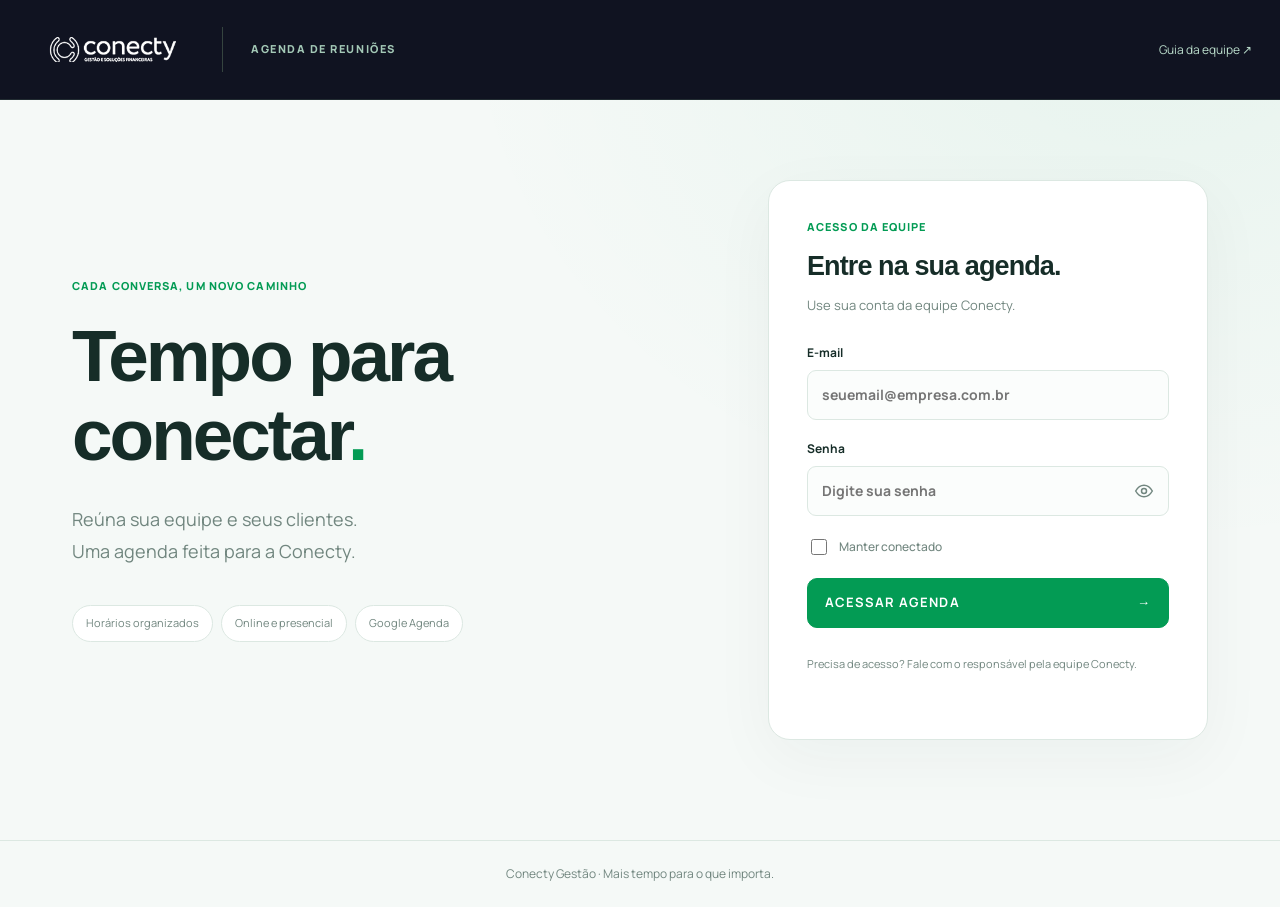
==== commit 83945f6a: "Ajustar navegação acessível sem espaço extra no cabeçalho" ====
--- a/index.html
+++ b/index.html
@@ -1,4 +1,4 @@
-<!doctype html><html lang="pt-BR"><head><meta http-equiv="Content-Security-Policy" content="default-src 'none'; script-src 'self'; style-src 'self' 'unsafe-inline'; img-src 'self' data:; font-src 'self'; connect-src 'self' https://kpxztiyrhrmxukupualo.supabase.co; base-uri 'none'; object-src 'none'; form-action 'self'; upgrade-insecure-requests"><meta charset="utf-8"><meta name="viewport" content="width=device-width,initial-scale=1"><meta name="referrer" content="no-referrer"><meta name="theme-color" content="#039b54"><meta name="description" content="Agenda da equipe Conecty. Organize reuniões, horários e atendimentos."><title>Conecty | Agenda de reuniões</title><link rel="icon" href="favicon.svg"><link rel="stylesheet" href="assets/style-1b742d8b6d8f.css"></head><body class="conecty-agenda agenda-portal">
+<!doctype html><html lang="pt-BR"><head><meta http-equiv="Content-Security-Policy" content="default-src 'none'; script-src 'self'; style-src 'self' 'unsafe-inline'; img-src 'self' data:; font-src 'self'; connect-src 'self' https://kpxztiyrhrmxukupualo.supabase.co; base-uri 'none'; object-src 'none'; form-action 'self'; upgrade-insecure-requests"><meta charset="utf-8"><meta name="viewport" content="width=device-width,initial-scale=1"><meta name="referrer" content="no-referrer"><meta name="theme-color" content="#039b54"><meta name="description" content="Agenda da equipe Conecty. Organize reuniões, horários e atendimentos."><title>Conecty | Agenda de reuniões</title><link rel="icon" href="favicon.svg"><link rel="stylesheet" href="assets/style-3c28e80b40f9.css"></head><body class="conecty-agenda agenda-portal">
 <a class="skip-link" href="#agenda-root">Ir para a agenda</a>
 <header class="agenda-shell-header"><a href="./" aria-label="Conecty Agenda"><img src="conecty-logo.png" alt="Conecty Gestão"></a><span class="agenda-shell-product">AGENDA DE REUNIÕES</span><a class="agenda-guide-link" href="manual.html" target="_blank" rel="noopener">Guia da equipe ↗</a><div id="agenda-account" hidden><span id="agenda-account-name"></span><button class="button secondary" id="agenda-signout" type="button">Sair</button></div></header>
 <main id="agenda-login" class="agenda-login"><section class="agenda-login-intro"><p class="page-eyebrow">CADA CONVERSA, UM NOVO CAMINHO</p><h1>Tempo para<br>conectar<span>.</span></h1><p>Reúna sua equipe e seus clientes.<br>Uma agenda feita para a Conecty.</p><div class="agenda-login-tags"><span>Horários organizados</span><span>Online e presencial</span><span>Google Agenda</span></div></section><section class="agenda-login-card"><div id="agenda-login-loading" role="status">Verificando seu acesso…</div><div id="agenda-login-fields" hidden><p class="page-eyebrow">ACESSO DA EQUIPE</p><h2>Entre na sua agenda.</h2><p>Use sua conta da equipe Conecty.</p><form id="agenda-login-form"><label>E-mail<input type="email" name="email" autocomplete="username" placeholder="seuemail@empresa.com.br" required maxlength="254"></label><label>Senha<span class="agenda-password-wrap"><input type="password" name="password" autocomplete="current-password" placeholder="Digite sua senha" required maxlength="128"><button type="button" id="agenda-password-toggle" aria-label="Mostrar senha" aria-pressed="false"><svg viewBox="0 0 24 24" aria-hidden="true"><path d="M2 12s4-7 10-7 10 7 10 7-4 7-10 7S2 12 2 12Z"/><circle cx="12" cy="12" r="3"/></svg></button></span></label><label class="agenda-remember"><input type="checkbox" name="remember">Manter conectado</label><button class="button primary" type="submit">Acessar agenda <span aria-hidden="true">→</span></button><p class="error" id="agenda-login-error" role="alert"></p></form><p class="agenda-login-contact">Precisa de acesso? Fale com o responsável pela equipe Conecty.</p></div></section></main>
--- a/assets/style-3c28e80b40f9.css
+++ b/assets/style-3c28e80b40f9.css
@@ -0,0 +1 @@
+.conecty-agenda{--agenda-orange:var(--gold);--agenda-navy:var(--cream)}.conecty-agenda.agenda-page .skip-link:not(:focus),.conecty-agenda .skip-link:not(:focus){width:1px;height:1px;padding:0;overflow:hidden;clip-path:inset(50%)}.conecty-agenda .agenda-container{max-width:1020px;margin:38px auto 52px;padding:0 24px;color:var(--cream)}.conecty-agenda .agenda-intro{display:flex;align-items:center;justify-content:space-between;gap:24px;margin-bottom:26px}.conecty-agenda .agenda-intro h1{font-size:clamp(32px,4.3vw,46px);letter-spacing:-1.3px;margin:5px 0 10px;line-height:1.1}.conecty-agenda .agenda-intro p:last-child{margin:0;font-size:19px;color:var(--muted)}.conecty-agenda .agenda-intro-icon{display:grid;place-items:center;flex:0 0 84px;height:84px;border-radius:8px;background:#17b76d1a;color:var(--gold);border:1px solid rgba(23,183,109,.2)}.conecty-agenda .agenda-intro-icon .ui-icon{width:43px;height:43px}.conecty-agenda .agenda-card{background:var(--panel);border:1px solid var(--rule);border-radius:8px;padding:32px;box-shadow:none}.conecty-agenda .agenda-form-heading{display:flex;align-items:center;gap:16px;margin-bottom:24px}.conecty-agenda .agenda-form-heading h2{font-size:23px;margin:0 0 5px;letter-spacing:-.4px}.conecty-agenda .agenda-form-heading p{color:var(--muted);margin:0}.conecty-agenda .agenda-step{display:grid;place-items:center;border-radius:8px;flex:0 0 46px;height:46px;background:#17b76d1a;color:var(--cream);font-weight:800;font-size:18px}.conecty-agenda .agenda-fields{display:grid;grid-template-columns:1fr 1fr;gap:20px}.conecty-agenda .agenda-fields .agenda-wide{grid-column:1/-1}.conecty-agenda .agenda-card label,.conecty-agenda .agenda-config-form>label,.conecty-agenda .agenda-filters label{display:block;font-size:15px;font-weight:700;color:var(--cream)}.conecty-agenda .agenda-card input:not([type=checkbox]):not([type=radio]),.conecty-agenda .agenda-card select,.conecty-agenda .agenda-config-form input:not([type=checkbox]),.conecty-agenda .agenda-config-form select,.conecty-agenda .agenda-config-form textarea,.conecty-agenda .agenda-filters input,.conecty-agenda .agenda-share input{display:block;width:100%;box-sizing:border-box;padding:13px 14px;margin-top:8px;min-height:48px;border:1px solid var(--rule);border-radius:8px;background:var(--panel);color:var(--cream);font:inherit;font-weight:400;box-shadow:none}.conecty-agenda .agenda-card input::placeholder,.conecty-agenda .agenda-config-form input::placeholder{color:var(--muted)}.conecty-agenda .agenda-card input:focus,.conecty-agenda .agenda-card select:focus,.conecty-agenda .agenda-config-form input:focus,.conecty-agenda .agenda-config-form select:focus,.conecty-agenda .agenda-config-form textarea:focus,.conecty-agenda .agenda-filters input:focus{outline:2px solid var(--gold);outline-offset:2px}.conecty-agenda .field-optional{font-size:12px;font-weight:400;color:var(--muted)}.conecty-agenda .agenda-plain-fieldset{border:0;padding:0;margin:0;min-width:0}.conecty-agenda .agenda-plain-fieldset legend{font-weight:700;font-size:15px;margin-bottom:10px;padding:0}.conecty-agenda .agenda-divider{height:1px;background:var(--panel-2);margin:30px 0}.conecty-agenda .agenda-mode-options{display:grid;grid-template-columns:1fr 1fr;gap:14px;margin-bottom:26px}.conecty-agenda .agenda-mode-options label{display:flex;align-items:center;gap:12px;padding:15px;border-radius:8px;background:var(--panel-2);border:1px solid var(--rule);cursor:pointer}.conecty-agenda .agenda-mode-options label:has(input:checked){background:#17b76d11;border:2px solid var(--gold);padding:14px}.conecty-agenda .agenda-mode-options small{display:block;font-weight:400;color:var(--muted);margin-top:4px}.conecty-agenda .agenda-card input[type=radio],.conecty-agenda .agenda-card input[type=checkbox],.conecty-agenda .agenda-config-form input[type=checkbox]{accent-color:var(--gold);width:18px;height:18px;flex:0 0 18px;margin:0}.conecty-agenda .agenda-mode-options label:has(input:disabled){opacity:.5;cursor:default}.conecty-agenda .agenda-date-heading{display:flex;align-items:center;justify-content:space-between;gap:16px}.conecty-agenda .agenda-card h3{font-size:17px;margin:0 0 14px}.conecty-agenda .agenda-date-nav{display:flex;gap:8px;margin-bottom:14px}.conecty-agenda .agenda-nav-button{width:36px;height:36px;border:1px solid var(--rule);border-radius:8px;background:var(--panel);color:var(--cream);font-size:25px;cursor:pointer}.conecty-agenda .agenda-nav-button:disabled{opacity:.4;cursor:default}.conecty-agenda .agenda-date-options{display:grid;grid-template-columns:repeat(3,1fr);gap:14px;margin-bottom:24px}.conecty-agenda .agenda-date-chip{padding:15px 8px;border:1px solid var(--rule);border-radius:8px;background:var(--panel-2);color:var(--cream);cursor:pointer;font:inherit;display:flex;flex-direction:column;align-items:center;gap:4px}.conecty-agenda .agenda-date-chip strong{font-size:29px;line-height:1.1}.conecty-agenda .agenda-date-chip span{text-transform:uppercase;font-weight:700;font-size:13px}.conecty-agenda .agenda-date-chip small{font-size:12px}.conecty-agenda .agenda-date-chip[aria-pressed=true]{background:var(--gold);color:var(--cream);border-color:var(--gold);box-shadow:none}.conecty-agenda .agenda-hour-options{display:flex;flex-wrap:wrap;gap:12px;min-height:48px;margin-bottom:18px}.conecty-agenda .agenda-hour-chip{min-width:105px;flex:1 1 100px;max-width:210px;padding:13px 16px;border:1px solid var(--rule);border-radius:8px;background:var(--panel-2);color:var(--cream);cursor:pointer;font:inherit;font-size:17px;font-weight:750}.conecty-agenda .agenda-hour-chip[aria-pressed=true]{background:var(--gold);color:var(--cream);border-color:var(--cream)}.conecty-agenda .agenda-date-chip:focus-visible,.conecty-agenda .agenda-hour-chip:focus-visible,.conecty-agenda .agenda-nav-button:focus-visible{outline:2px solid var(--gold);outline-offset:3px}.conecty-agenda .agenda-selection{display:flex;align-items:center;justify-content:center;gap:8px;font-size:14px;color:var(--muted);padding:12px;background:var(--panel-2);border-radius:8px;margin-bottom:22px}.conecty-agenda .agenda-selection .ui-icon{width:21px;height:21px}.conecty-agenda .agenda-card .agenda-consent{display:flex;align-items:flex-start;gap:11px;font-weight:400;line-height:1.6;font-size:13px;margin-bottom:20px}.conecty-agenda .agenda-consent input{margin-top:2px!important}.conecty-agenda .agenda-confirm{width:100%;display:flex;align-items:center;justify-content:center;gap:14px;padding:16px!important;font-size:17px!important;min-height:56px}.conecty-agenda .agenda-form-footer{margin:24px 0 0;border-top:1px solid var(--rule);padding-top:20px;text-align:center;font-size:13px;color:var(--muted)}.conecty-agenda .agenda-honeypot{position:absolute;width:1px;height:1px;overflow:hidden;clip-path:inset(50%)}.conecty-agenda .agenda-contact{margin:24px 0 0;text-align:center;font-size:14px}.conecty-agenda .agenda-contact a,.conecty-agenda .agenda-hint a{color:var(--cream);text-decoration:underline;text-decoration-color:var(--gold);text-underline-offset:4px}.conecty-agenda .agenda-success-icon{display:grid;place-items:center;width:62px;height:62px;background:#17b76d1a;color:var(--gold);border-radius:8px;margin-bottom:20px}.conecty-agenda .agenda-success-icon .ui-icon{width:35px;height:35px}.conecty-agenda .agenda-confirmation h2{font-size:30px;margin:6px 0 14px}.conecty-agenda .agenda-confirmation-actions{display:flex;align-items:center;flex-wrap:wrap;gap:16px;margin-top:16px}.conecty-agenda .agenda-confirmation .detail-grid{margin:24px 0}.conecty-agenda .agenda-confirmation .notice{font-size:14px;margin-bottom:20px}.conecty-agenda .agenda-confirmation:focus{outline:2px solid var(--gold);outline-offset:4px}.conecty-agenda .agenda-hint{font-size:13px!important;color:var(--muted);line-height:1.6;margin:8px 0 18px;overflow-wrap:anywhere}.conecty-agenda .agenda-admin-columns{display:grid;grid-template-columns:1fr 1fr;gap:22px}.conecty-agenda .agenda-admin-columns>.admin-section{min-width:0}.conecty-agenda .agenda-admin-columns h2{font-size:23px;margin:5px 0 16px}.conecty-agenda .agenda-admin-columns .agenda-fields{gap:16px}.conecty-agenda .agenda-config-form{display:grid;gap:16px}.conecty-agenda .agenda-config-form p{margin:-8px 0 0}.conecty-agenda .agenda-config-form .agenda-fields label{font-size:14px;font-weight:700}.conecty-agenda .agenda-config-form .agenda-toggle{display:flex;align-items:center;gap:10px;border-radius:8px;background:#17b76d14;padding:14px}.conecty-agenda .agenda-share{display:flex;align-items:center;justify-content:space-between;gap:24px;border-left:4px solid var(--gold)!important}.conecty-agenda .agenda-share h2{margin:4px 0 8px;font-size:25px}.conecty-agenda .agenda-share p{margin:0}.conecty-agenda .agenda-share-controls{display:flex;align-items:flex-end;gap:12px;max-width:450px;flex:1;min-width:0}.conecty-agenda .agenda-share-controls label{flex:1;min-width:0;font-size:12px}.conecty-agenda .agenda-share-controls .button{white-space:nowrap;min-height:48px}.conecty-agenda .agenda-weekdays,.conecty-agenda .agenda-format-checks{display:flex;gap:12px;flex-wrap:wrap}.conecty-agenda .agenda-weekdays label,.conecty-agenda .agenda-format-checks label{display:flex;align-items:center;gap:6px;font-size:13px;font-weight:600}.conecty-agenda .agenda-slot-list{max-height:400px;overflow:auto;display:grid;gap:10px;margin-top:16px;padding-right:4px}.conecty-agenda .agenda-slot-row{display:flex;align-items:center;justify-content:space-between;gap:12px;padding:14px 16px;border:1px solid var(--rule);border-radius:8px;background:var(--panel-2)}.conecty-agenda .agenda-slot-row strong{display:block;font-size:15px}.conecty-agenda .agenda-slot-row small{display:block;color:var(--muted);margin-top:5px}.conecty-agenda .agenda-slot-row .text-button{font-size:13px}.conecty-agenda .agenda-filters{display:flex;align-items:flex-end;gap:16px;flex-wrap:wrap;margin:20px 0}.conecty-agenda .agenda-filters label{flex:1;min-width:170px}.conecty-agenda .agenda-filters .button{min-height:48px}.conecty-agenda .agenda-bookings{display:grid;gap:16px}.conecty-agenda .agenda-booking{border:1px solid var(--rule);border-radius:8px;padding:20px;border-left:4px solid var(--gold)}.conecty-agenda .agenda-booking h3{margin:4px 0 5px;font-size:19px}.conecty-agenda .agenda-booking-heading{display:flex;align-items:flex-start;justify-content:space-between;gap:12px}.conecty-agenda .agenda-booking-subtitle{font-size:13px;color:var(--muted);margin:6px 0 18px}.conecty-agenda .agenda-booking-contact{display:grid;grid-template-columns:1fr 1fr;gap:10px 20px;margin:16px 0}.conecty-agenda .agenda-booking-contact div{min-width:0}.conecty-agenda .agenda-booking-contact dt{font-size:11px;font-weight:700;text-transform:uppercase;color:var(--muted);margin-bottom:3px}.conecty-agenda .agenda-booking-contact dd{margin:0;font-size:14px;overflow-wrap:anywhere;white-space:pre-wrap}.conecty-agenda .agenda-booking-actions{display:flex;gap:10px;flex-wrap:wrap}.conecty-agenda .agenda-booking-actions .button{font-size:12px!important;padding:10px 13px!important}.conecty-agenda .agenda-booking-status{font-size:11px;font-weight:700;white-space:nowrap;background:#17b76d1f;color:var(--cream);padding:6px 10px;border-radius:8px}.conecty-agenda .agenda-booking-status[data-status=canceled]{background:var(--panel-2)}@media(max-width:1200px){.conecty-agenda .agenda-admin-columns{grid-template-columns:1fr}.conecty-agenda .agenda-share{align-items:flex-start;flex-direction:column}.conecty-agenda .agenda-share-controls{width:100%;max-width:none;flex:auto}}@media(max-width:600px){.conecty-agenda .agenda-container{margin:25px auto 36px;padding:0 16px}.conecty-agenda .agenda-intro{gap:12px}.conecty-agenda .agenda-intro-icon{flex-basis:56px;height:56px;border-radius:8px}.conecty-agenda .agenda-intro-icon .ui-icon{width:30px;height:30px}.conecty-agenda .agenda-intro p:last-child{font-size:15px;line-height:1.5}.conecty-agenda .agenda-intro .page-eyebrow{font-size:9px}.conecty-agenda .agenda-card{padding:22px 18px;border-radius:8px}.conecty-agenda .agenda-form-heading{gap:12px}.conecty-agenda .agenda-form-heading h2{font-size:18px}.conecty-agenda .agenda-form-heading p{font-size:12px;line-height:1.5}.conecty-agenda .agenda-step{flex-basis:38px;height:38px;font-size:15px}.conecty-agenda .agenda-fields{grid-template-columns:1fr;gap:18px}.conecty-agenda .agenda-fields .agenda-wide{grid-column:auto}.conecty-agenda .agenda-mode-options{gap:10px}.conecty-agenda .agenda-mode-options label{padding:12px 9px;gap:8px}.conecty-agenda .agenda-mode-options label:has(input:checked){padding:11px 8px}.conecty-agenda .agenda-mode-options small{font-size:10px;line-height:1.4}.conecty-agenda .agenda-mode-options span{font-size:13px}.conecty-agenda .agenda-date-options{gap:10px}.conecty-agenda .agenda-date-chip strong{font-size:26px}.conecty-agenda .agenda-selection{font-size:12px;line-height:1.5}.conecty-agenda .agenda-confirm{font-size:15px!important}.conecty-agenda .agenda-admin-columns .agenda-fields{grid-template-columns:1fr}.conecty-agenda .agenda-share-controls{flex-wrap:wrap}.conecty-agenda .agenda-share-controls label{flex:1 1 100%}.conecty-agenda .agenda-booking-contact{grid-template-columns:1fr}.conecty-agenda .agenda-booking-heading{flex-wrap:wrap}.conecty-agenda .agenda-slot-row{padding:12px;flex-wrap:wrap}.conecty-agenda .agenda-slot-row strong{font-size:13px}.conecty-agenda .agenda-filters .button{width:100%}.conecty-agenda .agenda-confirmation .detail-grid{grid-template-columns:1fr}.conecty-agenda .agenda-form-footer{font-size:11px}}.conecty-agenda .agenda-toolbar{display:flex;align-items:center;justify-content:space-between;gap:18px;margin:4px 0 20px;flex-wrap:wrap}.conecty-agenda .agenda-toolbar-state,.conecty-agenda .agenda-toolbar-actions{display:flex;align-items:center;gap:12px;flex-wrap:wrap}.conecty-agenda .agenda-toolbar-actions .button{font-size:13px!important;padding:12px 16px!important}.conecty-agenda .agenda-toolbar-state strong{font-size:14px}.conecty-agenda .agenda-toolbar-state .text-button{font-size:12px}.conecty-agenda .agenda-open-dot{width:9px;height:9px;border-radius:8px;background:var(--panel-2)}.conecty-agenda .agenda-open-dot.is-open{background:var(--gold);box-shadow:none}.conecty-agenda .agenda-feedback{font-size:13px;color:var(--cream);margin-bottom:16px;line-height:1.5}.conecty-agenda .agenda-feedback:empty{display:none}.conecty-agenda .agenda-workspace{display:grid;grid-template-columns:minmax(0,1.7fr) minmax(260px,1fr);gap:22px;align-items:start}.conecty-agenda .agenda-workspace .admin-section{margin-bottom:22px!important}.conecty-agenda .agenda-month-heading,.conecty-agenda .agenda-day-heading{display:flex;align-items:center;justify-content:space-between;gap:16px}.conecty-agenda .agenda-month-heading h2{font-size:24px;margin:5px 0 0}.conecty-agenda .agenda-month-heading .agenda-date-nav{align-items:center;margin:0}.conecty-agenda .agenda-calendar-hint{color:var(--muted);font-size:13px;line-height:1.5;margin:14px 0 22px}.conecty-agenda .agenda-month-weekdays,.conecty-agenda .agenda-month-grid{display:grid;grid-template-columns:repeat(7,minmax(0,1fr));gap:7px}.conecty-agenda .agenda-month-weekdays{margin-bottom:10px}.conecty-agenda .agenda-month-weekdays span{text-align:center;font-weight:700;font-size:10px;color:var(--muted)}.conecty-agenda .agenda-calendar-day{height:93px;border:1px solid var(--rule);border-radius:8px;background:var(--panel);color:var(--cream);padding:9px 6px;display:flex;align-items:flex-start;flex-direction:column;text-align:left;cursor:pointer;position:relative;min-width:0}.conecty-agenda .agenda-calendar-day:hover{background:#17b76d0d}.conecty-agenda .agenda-calendar-day[aria-pressed=true]{border:2px solid var(--gold);background:#17b76d11;padding:8px 5px}.conecty-agenda .agenda-calendar-day.is-today>strong{background:var(--gold);color:var(--cream);border-radius:8px;width:23px;height:23px;display:grid;place-items:center}.conecty-agenda .agenda-calendar-day.is-blocked{background:var(--panel-2)}.conecty-agenda .agenda-calendar-day>strong{font-size:14px;line-height:23px}.conecty-agenda .agenda-day-badges{display:flex;flex-direction:column;gap:4px;margin-top:6px;width:100%}.conecty-agenda .agenda-day-badges small{font-size:9px;font-weight:700;border-radius:8px;padding:3px 4px;white-space:nowrap;overflow:hidden;text-overflow:ellipsis}.conecty-agenda .agenda-free-badge{background:#17b76d24;color:var(--cream)}.conecty-agenda .agenda-booked-badge{background:var(--gold);color:var(--cream)}.conecty-agenda .agenda-blocked-badge{background:var(--panel-2);color:var(--muted)}.conecty-agenda .agenda-calendar-legend{display:flex;align-items:center;flex-wrap:wrap;gap:18px;font-size:11px;color:var(--muted);margin-top:20px}.conecty-agenda .agenda-calendar-legend span{display:flex;align-items:center;gap:7px}.conecty-agenda .agenda-calendar-legend i{display:inline-block;width:8px;height:8px;border-radius:8px}.conecty-agenda .agenda-legend-free,.conecty-agenda .agenda-legend-booked{background:var(--gold)}.conecty-agenda .agenda-legend-blocked{background:var(--panel-2)}.conecty-agenda .agenda-day-heading h2{font-size:22px;margin:4px 0 0}.conecty-agenda .agenda-day-heading>.text-button{font-size:12px}.conecty-agenda .agenda-day-counts{display:flex;gap:20px;font-size:12px;margin:22px 0;color:var(--muted)}.conecty-agenda .agenda-day-counts strong{font-size:22px;color:var(--cream);padding-right:4px}.conecty-agenda .agenda-day-slots{display:grid;gap:10px;max-height:430px;overflow:auto;margin-bottom:18px;padding-right:2px}.conecty-agenda .agenda-day-slots .agenda-slot-row{gap:8px;padding:12px;flex-wrap:nowrap}.conecty-agenda .agenda-day-slots .agenda-slot-row>div{flex:1;min-width:0}.conecty-agenda .agenda-day-slots .agenda-slot-row small{font-size:10px}.conecty-agenda .agenda-day-slots .agenda-booking-status{font-size:9px;padding:5px 7px}.conecty-agenda .agenda-slot-remove{border:0;background:transparent;color:var(--cream);font-size:21px;padding:2px 5px;cursor:pointer}.conecty-agenda .agenda-day-actions{display:grid;gap:12px}.conecty-agenda .agenda-day-actions .button{font-size:12px!important;min-height:42px;padding:11px!important}.conecty-agenda .agenda-day-actions .text-button{font-size:11px}.conecty-agenda .agenda-day-card .agenda-hint{margin-bottom:0;font-size:11px!important}.conecty-agenda .agenda-day-empty-state{font-size:13px;color:var(--muted);padding:25px 14px;border:1px dashed var(--rule);border-radius:8px;text-align:center;margin:0 0 4px;line-height:1.6}.conecty-agenda .agenda-day-meetings .agenda-bookings{grid-template-columns:1fr 1fr}.conecty-agenda .agenda-contact-details{margin:16px 0}.conecty-agenda .agenda-contact-details summary{font-size:12px;color:var(--cream);font-weight:700;cursor:pointer}.conecty-agenda .agenda-meet-state{font-size:11px;font-weight:700;color:var(--cream);background:#17b76d1a;padding:8px 11px;border-radius:8px;display:inline-block;margin-bottom:0}.conecty-agenda .agenda-meet-state[data-state=ready]{background:var(--gold);color:var(--cream)}.conecty-agenda .agenda-dialog{max-width:600px;width:calc(100% - 32px);max-height:calc(100dvh - 40px);padding:28px;border:1px solid var(--rule);border-radius:8px;background:var(--panel);color:var(--cream);box-shadow:none;overflow:auto}.conecty-agenda .agenda-dialog::backdrop{background:var(--panel-2);backdrop-filter:blur(3px)}.conecty-agenda .agenda-dialog-heading{display:flex;align-items:flex-start;justify-content:space-between;gap:20px;margin-bottom:24px}.conecty-agenda .agenda-dialog-heading h2{font-size:26px;margin:5px 0 0;letter-spacing:-.5px}.conecty-agenda .agenda-dialog-close{border:0;background:var(--panel-2);color:var(--cream);border-radius:8px;font-size:24px;width:34px;height:34px;cursor:pointer;flex-shrink:0}.conecty-agenda .agenda-dialog .agenda-fields{gap:16px}.conecty-agenda .agenda-dialog .agenda-config-form>label,.conecty-agenda .agenda-dialog .agenda-fields label{font-size:13px;font-weight:700}.conecty-agenda .agenda-dialog .agenda-plain-fieldset legend{font-size:13px}.conecty-agenda .agenda-dialog .agenda-config-form input,.conecty-agenda .agenda-dialog .agenda-config-form select{margin-top:7px;font-size:14px}.conecty-agenda .agenda-dialog .agenda-config-form input[type=checkbox]{margin:0!important}.conecty-agenda .agenda-weekday-chips{gap:7px;display:grid;grid-template-columns:repeat(7,minmax(0,1fr))}.conecty-agenda .agenda-weekday-chips label{position:relative;display:block;min-width:0;cursor:pointer}.conecty-agenda .agenda-weekday-chips input{position:absolute;width:1px!important;height:1px!important;opacity:0}.conecty-agenda .agenda-weekday-chips span{display:grid;place-items:center;padding:12px 4px;border:1px solid var(--rule);border-radius:8px;color:var(--cream);background:var(--panel);font-size:12px;font-weight:700}.conecty-agenda .agenda-weekday-chips label:has(input:checked) span{background:var(--gold);color:var(--cream);border-color:var(--cream)}.conecty-agenda .agenda-weekday-chips label:has(input:focus-visible) span{outline:2px solid var(--gold);outline-offset:2px}.conecty-agenda .agenda-field-label{font-size:13px;font-weight:700;display:block}.conecty-agenda .agenda-duration-chip{display:block;padding:14px;margin-top:7px;border-radius:8px;background:#17b76d14;font-size:14px}.conecty-agenda .agenda-window-preview{border:1px solid rgba(23,183,109,.23);border-radius:8px;padding:16px;background:#17b76d0b}.conecty-agenda .agenda-window-preview>strong{font-size:14px}.conecty-agenda .agenda-window-preview>p{font-size:11px!important;color:var(--muted);margin:12px 0 0!important;line-height:1.6}.conecty-agenda .agenda-preview-times{display:flex;gap:7px;flex-wrap:wrap;margin-top:12px}.conecty-agenda .agenda-preview-times span{font-size:11px;font-weight:700;background:var(--panel);border:1px solid var(--rule);border-radius:8px;padding:6px 9px}.conecty-agenda .agenda-dialog .agenda-config-form .button{min-height:48px;font-size:14px}.conecty-agenda .agenda-google-card{margin-top:26px;padding:20px;border-radius:8px;background:var(--panel-2);border:1px solid var(--rule)}.conecty-agenda .agenda-google-card h3{font-size:18px;margin:6px 0 10px}.conecty-agenda .agenda-google-card p{font-size:12px;line-height:1.6}.conecty-agenda .agenda-google-actions{display:flex;align-items:center;gap:16px;flex-wrap:wrap}.conecty-agenda .agenda-google-actions .button{font-size:12px!important;padding:12px 16px!important;min-height:44px}.conecty-agenda .agenda-google-actions .text-button{font-size:12px}.conecty-agenda .agenda-google-card details{margin-top:18px;font-size:12px}.conecty-agenda .agenda-google-card summary{font-weight:700;cursor:pointer}.conecty-agenda .agenda-google-card input[readonly]{margin-bottom:14px;font-size:12px;width:100%}.conecty-agenda .agenda-upload-button{display:block;font-size:12px;font-weight:700}.conecty-agenda .agenda-upload-button input{font-size:12px;margin-top:10px;width:100%}.conecty-agenda .agenda-dialog .error{font-size:12px}@media(max-width:1150px){.conecty-agenda .agenda-workspace{grid-template-columns:1fr}.conecty-agenda .agenda-calendar-day{height:88px}.conecty-agenda .agenda-day-slots{grid-template-columns:1fr 1fr;max-height:300px}.conecty-agenda .agenda-day-card .agenda-day-actions{display:flex;align-items:center;flex-wrap:wrap}.conecty-agenda .agenda-day-meetings .agenda-bookings{grid-template-columns:1fr}}@media(max-width:600px){.conecty-agenda .agenda-toolbar{gap:16px}.conecty-agenda .agenda-toolbar-actions{display:grid;grid-template-columns:1fr 1fr;width:100%;gap:10px}.conecty-agenda .agenda-toolbar-actions .primary{grid-column:1/-1}.conecty-agenda .agenda-toolbar-actions .button{font-size:12px!important;padding:11px!important}.conecty-agenda .agenda-workspace{gap:0}.conecty-agenda .agenda-month-heading{gap:8px;flex-wrap:wrap}.conecty-agenda .agenda-month-heading h2{font-size:22px}.conecty-agenda .agenda-month-heading .agenda-date-nav{gap:5px}.conecty-agenda .agenda-month-heading .text-button{font-size:11px}.conecty-agenda .agenda-month-weekdays,.conecty-agenda .agenda-month-grid{gap:4px}.conecty-agenda .agenda-calendar-day{height:66px;padding:5px 3px;border-radius:8px}.conecty-agenda .agenda-calendar-day[aria-pressed=true]{padding:4px 2px}.conecty-agenda .agenda-calendar-day>strong{font-size:12px;line-height:19px}.conecty-agenda .agenda-calendar-day.is-today>strong{width:19px;height:19px}.conecty-agenda .agenda-day-badges{gap:3px;margin-top:3px}.conecty-agenda .agenda-day-badges small{font-size:7px;letter-spacing:-.2px;padding:2px}.conecty-agenda .agenda-calendar-legend{gap:10px;font-size:9px}.conecty-agenda .agenda-calendar-hint{font-size:12px}.conecty-agenda .agenda-day-slots{grid-template-columns:1fr}.conecty-agenda .agenda-dialog{padding:22px 18px;max-height:calc(100dvh - 28px)}.conecty-agenda .agenda-dialog .agenda-fields{grid-template-columns:1fr 1fr;gap:12px}.conecty-agenda .agenda-dialog-heading h2{font-size:22px}.conecty-agenda .agenda-weekday-chips{gap:5px}.conecty-agenda .agenda-weekday-chips span{font-size:10px;padding:10px 2px}.conecty-agenda .agenda-dialog .agenda-config-form .agenda-toggle{align-items:flex-start;line-height:1.5;font-size:12px}.conecty-agenda .agenda-dialog .agenda-config-form .agenda-toggle input{margin-top:2px!important}.conecty-agenda .agenda-dialog .agenda-config-form input[type=time]{min-width:0}.conecty-agenda .agenda-dialog .agenda-fields label{font-size:12px}.conecty-agenda .agenda-window-preview{padding:13px}.conecty-agenda .agenda-window-preview>strong{font-size:13px}.conecty-agenda .agenda-booking{padding:16px}}.conecty-agenda .agenda-weekly-summary{display:flex;align-items:flex-start;justify-content:space-between;gap:24px;border-left:4px solid var(--gold)!important;margin-bottom:22px!important}.conecty-agenda .agenda-weekly-summary h2{font-size:23px;margin:5px 0 8px}.conecty-agenda .agenda-weekly-summary p:last-child{font-size:13px;color:var(--muted);margin:0;line-height:1.6}.conecty-agenda .agenda-weekly-summary-days{display:flex;flex-wrap:wrap;gap:9px;max-width:650px}.conecty-agenda .agenda-weekly-summary-days>div{padding:10px 13px;border-radius:8px;border:1px solid var(--rule);background:var(--panel-2)}.conecty-agenda .agenda-weekly-summary-days strong{display:block;font-size:12px}.conecty-agenda .agenda-weekly-summary-days span{display:block;font-size:10px;color:var(--muted);margin-top:4px}.conecty-agenda .agenda-weekly-dialog{max-width:700px}.conecty-agenda .agenda-weekly-days{display:grid;gap:10px}.conecty-agenda .agenda-week-row{padding:14px 16px;border:1px solid var(--rule);border-radius:8px;background:var(--panel-2)}.conecty-agenda .agenda-week-row.is-enabled{background:var(--panel);border-color:#17b76d59}.conecty-agenda .agenda-week-heading{display:flex;align-items:center;justify-content:space-between;gap:12px}.conecty-agenda .agenda-week-heading label{display:flex;align-items:center;gap:10px;font-size:14px;font-weight:750}.conecty-agenda .agenda-week-heading input{accent-color:var(--gold);width:18px;height:18px!important;margin:0!important;flex-shrink:0}.conecty-agenda .agenda-week-heading .text-button{font-size:12px}.conecty-agenda .agenda-week-ranges{display:grid;gap:10px;margin-top:10px}.conecty-agenda .agenda-week-range{display:grid;grid-template-columns:1fr 1fr 26px;gap:12px;align-items:end}.conecty-agenda .agenda-week-range label{font-size:11px;font-weight:700;color:var(--muted)}.conecty-agenda .agenda-week-range input{width:100%;min-width:0;height:42px;min-height:42px!important;margin-top:5px!important;padding:9px 12px!important}.conecty-agenda .agenda-week-range input:disabled{background:var(--panel-2);color:var(--muted);border-color:var(--rule)}.conecty-agenda .agenda-week-range .agenda-slot-remove{height:42px}.conecty-agenda .agenda-weekly-dialog .agenda-window-preview>p{margin-top:8px!important}.conecty-agenda .agenda-weekly-dialog .agenda-hint{margin:0!important}.conecty-agenda .agenda-weekly-dialog .agenda-fields{margin:2px 0 6px}.conecty-agenda .agenda-weekly-dialog #agenda-copy-weekdays{font-size:12px;line-height:1.6}.conecty-agenda .agenda-week-row:not(.is-enabled) .agenda-week-ranges{display:none}.conecty-agenda .agenda-week-row:not(.is-enabled) [data-add-range]{visibility:hidden}.conecty-agenda .agenda-day-counts{flex-wrap:wrap;gap:12px}.conecty-agenda .agenda-day-counts strong{font-size:20px}.conecty-agenda .agenda-day-counts span{font-size:10px}.conecty-agenda .agenda-slot-reserve{background:var(--panel);color:var(--cream);border:1px solid var(--rule);border-radius:8px;font-size:9px;font-weight:700;padding:6px 7px;cursor:pointer}.conecty-agenda .agenda-internal-holds{display:grid;gap:10px;margin-bottom:16px}.conecty-agenda .agenda-internal-hold{display:flex;align-items:center;justify-content:space-between;gap:12px;border:1px solid var(--rule);border-left:3px solid var(--cream);border-radius:8px;padding:12px;background:var(--panel-2)}.conecty-agenda .agenda-internal-hold strong{font-size:11px;display:block}.conecty-agenda .agenda-internal-hold small{display:block;font-size:11px;color:var(--muted);margin-top:5px;overflow-wrap:anywhere}.conecty-agenda .agenda-internal-hold .button{font-size:10px!important;padding:7px 10px!important;min-height:32px!important}.conecty-agenda .agenda-day-slots .agenda-booking-status{white-space:normal;text-align:center;max-width:92px}.conecty-agenda .agenda-day-slots .agenda-slot-row small{line-height:1.5}@media(max-width:1150px){.conecty-agenda .agenda-weekly-summary{flex-direction:column;gap:16px}.conecty-agenda .agenda-weekly-summary-days{max-width:none}.conecty-agenda .agenda-day-card .agenda-day-actions{display:grid}}@media(max-width:600px){.conecty-agenda .agenda-weekly-summary h2{font-size:20px}.conecty-agenda .agenda-weekly-summary-days{display:grid;grid-template-columns:1fr 1fr;width:100%}.conecty-agenda .agenda-weekly-summary-days>div{padding:9px 11px}.conecty-agenda .agenda-weekly-dialog{padding:20px 16px}.conecty-agenda .agenda-week-row{padding:12px}.conecty-agenda .agenda-week-range{gap:8px;grid-template-columns:1fr 1fr 22px}.conecty-agenda .agenda-week-range input{padding:8px!important;font-size:12px!important}.conecty-agenda .agenda-week-heading label{font-size:13px}.conecty-agenda .agenda-week-heading .text-button{font-size:11px}.conecty-agenda .agenda-weekly-dialog .agenda-fields{grid-template-columns:1fr 1fr}.conecty-agenda .agenda-internal-hold{gap:8px;padding:10px}.conecty-agenda .agenda-internal-hold .button{font-size:9px!important}.conecty-agenda .agenda-day-counts{gap:10px}.conecty-agenda .agenda-day-counts strong{font-size:18px}.conecty-agenda .agenda-calendar-day{height:79px}.conecty-agenda .agenda-day-badges small{font-size:7px}}.conecty-agenda .agenda-mail-state{color:var(--cream);font-size:12px;line-height:1.6;padding:10px 12px;border:1px solid color-mix(in srgb,var(--cream) 12%,white);border-radius:8px;background:color-mix(in srgb,var(--gold) 5%,white);overflow-wrap:anywhere}.conecty-agenda{color:var(--cream);--agenda-orange:var(--gold);--agenda-navy:var(--cream)}.agenda-admin-native{max-width:1240px;margin:auto;padding:44px 26px 96px}.conecty-agenda .agenda-container{color:var(--cream)}.conecty-agenda h1,.conecty-agenda h2,.conecty-agenda h3{font-family:Oswald,sans-serif;font-weight:400}.conecty-agenda .agenda-native-header h1{font-size:36px;margin:0}.conecty-agenda .mod-sub{color:var(--muted);margin:10px 0 26px}.conecty-agenda .admin-section{padding:20px 22px;background:var(--panel);border:1px solid var(--rule);border-radius:8px;margin:0 0 22px;min-width:0}.conecty-agenda .button{display:inline-flex;align-items:center;justify-content:center;gap:8px;background:var(--gold);color:#17130a;border:1px solid var(--gold);border-radius:3px;padding:11px 16px;font-family:Oswald,sans-serif;font-size:12.5px;font-weight:500;letter-spacing:.08em;text-transform:uppercase;text-decoration:none;min-height:44px;cursor:pointer}.conecty-agenda .button.secondary{background:transparent;color:var(--cream);border-color:var(--rule)}.conecty-agenda .button:disabled{opacity:.45;cursor:default}.conecty-agenda .text-button{background:transparent;border:0;color:var(--gold-hi);text-decoration:underline;text-underline-offset:3px;min-height:44px;padding:8px;cursor:pointer}.conecty-agenda .page-eyebrow{color:var(--gold);font-size:10px;letter-spacing:.12em;text-transform:uppercase}.conecty-agenda .agenda-intro p:last-child,.conecty-agenda .agenda-hint,.conecty-agenda .field-optional{color:var(--muted)}.conecty-agenda .error{color:#e59a9a;font-size:13px;overflow-wrap:anywhere;min-height:18px}.conecty-agenda .notice{color:var(--muted);background:var(--panel-2);padding:14px;border-radius:6px;overflow-wrap:anywhere}.conecty-agenda .agenda-hour-chip[aria-pressed=true],.conecty-agenda .agenda-date-chip[aria-pressed=true]{background:var(--gold);color:#17130a;border-color:var(--gold)}.conecty-agenda .agenda-dialog{background:var(--panel);color:var(--cream);border:1px solid var(--rule);max-height:88dvh;overflow:auto}.conecty-agenda .agenda-dialog::backdrop{background:#000000b3}.conecty-agenda .detail-grid{display:grid;gap:14px;grid-template-columns:1fr 1fr}.conecty-agenda .detail-grid dt{color:var(--muted);font-size:12px}.conecty-agenda .detail-grid dd{margin:4px 0 0;overflow-wrap:anywhere}.conecty-agenda .pager{display:flex;gap:12px;justify-content:flex-end;margin-top:16px}.conecty-agenda .agenda-calendar-card,.conecty-agenda .agenda-day-card{min-width:0}.conecty-agenda .agenda-calendar-day{min-height:72px;min-width:0;overflow:hidden}.conecty-agenda .agenda-calendar-day[aria-pressed=true]{outline:2px solid var(--gold);outline-offset:-2px;background:var(--panel-2)}.conecty-agenda .agenda-booking-subtitle,.conecty-agenda .agenda-calendar-hint{color:var(--muted);overflow-wrap:anywhere}.conecty-agenda .agenda-mail-state{color:var(--muted);background:var(--panel-2);border-color:var(--rule)}.conecty-agenda .agenda-public-brand{max-width:1020px;margin:auto;padding:24px;border-bottom:1px solid var(--rule)}.conecty-agenda .agenda-public-brand a{display:flex;gap:14px;align-items:center;color:var(--cream);text-decoration:none}.conecty-agenda .agenda-public-brand img{width:48px;height:48px;object-fit:contain;border-radius:4px}.conecty-agenda .agenda-public-brand span{font-family:Oswald,sans-serif;font-size:22px;letter-spacing:.09em;text-transform:uppercase}.conecty-agenda .agenda-public-brand small{display:block;font-family:Barlow,sans-serif;font-size:11px;color:var(--muted);letter-spacing:0;text-transform:none}.conecty-agenda .agenda-public-footer{max-width:1020px;margin:0 auto;padding:24px;border-top:1px solid var(--rule);color:var(--muted);font-size:12px;text-align:center}.conecty-agenda .agenda-public-footer a{color:var(--gold-hi)}.conecty-agenda .agenda-dialog-close,.conecty-agenda .agenda-nav-button{min-width:44px;min-height:44px}.conecty-agenda .agenda-success-icon svg,.conecty-agenda .agenda-intro-icon svg{width:32px;height:32px;stroke:currentColor;fill:none;stroke-width:1.8}@media(max-width:1100px){.conecty-agenda .agenda-workspace{grid-template-columns:1fr}}@media(max-width:600px){.agenda-admin-native{padding:28px 16px 64px}.conecty-agenda .admin-section{padding:16px}.conecty-agenda .agenda-native-header h1{font-size:28px}.conecty-agenda .agenda-calendar-day{min-height:62px;padding:6px 2px}.conecty-agenda .agenda-day-badges small{font-size:9px}.conecty-agenda .detail-grid{grid-template-columns:1fr}.conecty-agenda .agenda-dialog{max-width:calc(100vw - 24px)}.conecty-agenda .agenda-public-brand{padding:18px 16px}.conecty-agenda .agenda-toolbar-actions .button{flex:1 1 140px}}.conecty-agenda .agenda-profile-bar{display:flex;align-items:center;gap:24px;flex-wrap:wrap;margin:0 0 24px;padding:18px 20px;background:var(--panel);border:1px solid var(--rule);border-radius:12px}.conecty-agenda .agenda-profile-bar[hidden]{display:none}.conecty-agenda .agenda-profile-bar label{display:grid;gap:8px;flex:1;min-width:0;font-size:14px;font-weight:600;max-width:460px}.conecty-agenda .agenda-profile-bar select{width:100%;min-height:48px;padding:10px 14px;border:1px solid var(--rule);border-radius:8px;background:var(--field);color:var(--cream);font:inherit}.conecty-agenda .agenda-profile-bar p{flex:1;min-width:min(240px,100%);margin:0}.conecty-agenda.agenda-page{--agenda-public-muted:#B5AC9D;font-size:17px;line-height:1.6;background:radial-gradient(ellipse at 80% 0,rgba(23,183,109,.075),transparent 620px),var(--ink)}.agenda-page .skip-link:focus{position:fixed;top:12px;left:12px;z-index:100;padding:12px 18px;background:var(--gold);color:var(--ink);border-radius:8px}.agenda-page .agenda-public-brand{display:flex;justify-content:center;align-items:center;max-width:1120px;padding:38px 28px 12px;border:0}.agenda-page .agenda-public-brand .agenda-public-home{display:block;min-width:0;padding:0;border:0;background:none;box-shadow:none}.agenda-page .agenda-public-brand .agenda-public-logo{display:block;width:320px;max-width:100%;height:auto;object-fit:contain;border:0;border-radius:0;background:none;box-shadow:none}.agenda-page .agenda-intro .agenda-profile-public{font-size:17px;color:var(--gold);margin:14px 0 0}.agenda-page .agenda-container{max-width:1120px;margin:52px auto 64px;padding:0 28px}.agenda-page .agenda-intro{gap:32px;margin-bottom:28px}.agenda-page .agenda-intro>div:first-child{min-width:0;max-width:760px}.agenda-page .agenda-intro .page-eyebrow{font-size:12px;font-weight:600;letter-spacing:.15em;line-height:1.7;margin:0 0 16px}.agenda-page .agenda-intro h1{font-size:clamp(42px,5.6vw,66px);line-height:1.12;letter-spacing:-.025em;margin:0 0 18px}.agenda-page .agenda-intro p:not(.page-eyebrow):not(.agenda-profile-public){font-size:21px;line-height:1.6;color:var(--agenda-public-muted);max-width:48ch}.agenda-page .agenda-intro-icon{flex-basis:112px;height:112px;border-radius:24px;background:linear-gradient(135deg,#17b76d21,#17b76d06);transform:rotate(-5deg)}.agenda-page .agenda-intro-icon svg{width:54px;height:54px;transform:rotate(5deg)}.agenda-page .agenda-public-steps{display:flex;gap:12px 28px;flex-wrap:wrap;list-style:none;padding:0;margin:0 0 36px;color:var(--agenda-public-muted);font-size:15px}.agenda-page .agenda-public-steps li{display:flex;align-items:center;gap:10px}.agenda-page .agenda-public-steps span{display:grid;place-items:center;width:28px;height:28px;border:1px solid rgba(23,183,109,.35);border-radius:50%;color:var(--gold);font-family:Oswald,sans-serif;font-size:13px}.agenda-page .agenda-card{padding:40px 42px;border-radius:20px;border-color:#3b3325;border-top:3px solid var(--gold);background:linear-gradient(150deg,rgba(23,183,109,.025),transparent 350px),var(--panel);box-shadow:0 18px 64px #0003}.agenda-page .agenda-form-heading{gap:18px;margin-bottom:30px}.agenda-page .agenda-form-heading h2{font-size:29px;line-height:1.3;letter-spacing:0;margin-bottom:8px}.agenda-page .agenda-form-heading p{font-size:16px;line-height:1.6;color:var(--agenda-public-muted)}.agenda-page .agenda-step{flex-basis:56px;height:56px;border:1px solid rgba(23,183,109,.2);border-radius:14px;font-size:20px;color:var(--gold)}.agenda-page .agenda-plain-fieldset legend,.agenda-page .agenda-card label{font-size:17px;line-height:1.5}.agenda-page .agenda-fields{gap:24px}.agenda-page .agenda-card input:not([type=checkbox]):not([type=radio]),.agenda-page .agenda-card select{min-height:58px;padding:15px 17px;margin-top:10px;border-radius:10px;font-size:17px;line-height:1.5;background:var(--field)}.agenda-page .agenda-card input::placeholder{color:#a69d8e;opacity:1}.agenda-page .agenda-card input[type=radio],.agenda-page .agenda-card input[type=checkbox]{width:21px;height:21px;flex-basis:21px}.agenda-page .field-optional{font-size:14px;color:var(--agenda-public-muted)}.agenda-page .agenda-mode-options{gap:18px;margin-bottom:32px}.agenda-page .agenda-mode-options label{gap:14px;padding:20px;border-radius:12px;background:var(--panel-2)}.agenda-page .agenda-mode-options label:has(input:checked){padding:19px;background:#17b76d17}.agenda-page .agenda-mode-options span{font-size:20px;line-height:1.4}.agenda-page .agenda-mode-options small{font-size:15px;line-height:1.5;color:var(--agenda-public-muted);margin-top:6px}.agenda-page .agenda-card h3{font-size:22px;margin-bottom:18px}.agenda-page .agenda-date-nav{gap:10px;margin-bottom:18px}.agenda-page .agenda-nav-button{width:48px;height:48px;border-radius:12px;font-size:29px}.agenda-page .agenda-date-options{gap:16px;margin-bottom:30px}.agenda-page .agenda-date-chip{padding:18px 10px;gap:6px;border-radius:12px;min-height:142px}.agenda-page .agenda-date-chip strong{font-size:38px;font-family:Oswald,sans-serif;font-weight:500}.agenda-page .agenda-date-chip span{font-size:15px}.agenda-page .agenda-date-chip small{font-size:14px}.agenda-page .agenda-hour-options{gap:12px;margin-bottom:24px}.agenda-page .agenda-hour-chip{min-height:58px;font-size:19px;flex-basis:118px;min-width:110px;border-radius:10px;padding:14px 18px}.agenda-page .agenda-selection{font-size:16px;line-height:1.6;padding:16px;border-radius:10px;margin-bottom:28px}.agenda-page .agenda-divider{margin:36px 0;background:var(--rule)}.agenda-page .agenda-card .agenda-consent{font-size:15px;line-height:1.7;gap:13px;margin:28px 0 20px;color:var(--agenda-public-muted)}.agenda-page .button{min-height:52px;padding:14px 20px;font-size:15px;letter-spacing:.065em;border-radius:9px}.agenda-page .agenda-confirm{min-height:64px;font-size:19px!important;padding:17px 20px!important}.agenda-page .button.primary:not(:disabled):hover{background:var(--gold-hi);border-color:var(--gold-hi)}.agenda-page .button.secondary:hover{background:var(--panel-2);border-color:var(--gold)}.agenda-page .text-button,.agenda-page .error{font-size:16px}.agenda-page .notice{font-size:17px;line-height:1.7;padding:20px;border:1px solid var(--rule);border-radius:12px}.agenda-page .agenda-form-footer{margin-top:28px;padding-top:24px;font-size:15px;color:var(--agenda-public-muted)}.agenda-page .agenda-confirmation h2{font-size:38px;line-height:1.25}.agenda-page .agenda-success-icon{width:76px;height:76px;border-radius:18px}.agenda-page .agenda-success-icon svg{width:40px;height:40px}.agenda-page .agenda-confirmation .page-eyebrow{font-size:12px}.agenda-page .detail-grid{gap:20px}.agenda-page .detail-grid dt{font-size:15px;color:var(--agenda-public-muted)}.agenda-page .detail-grid dd{font-size:19px;line-height:1.6;margin-top:5px}.agenda-page .agenda-confirmation .notice{font-size:17px}.agenda-page .agenda-hint{font-size:15px!important;line-height:1.7;color:var(--agenda-public-muted)}.agenda-page .agenda-public-footer{display:flex;align-items:center;justify-content:space-between;gap:28px;max-width:1120px;padding:28px 28px 40px;border-color:#17b76d4d;text-align:left}.agenda-page .agenda-public-footer-brand{display:flex;gap:22px;align-items:center;min-width:0}.agenda-page .agenda-public-footer-brand p{font-family:Oswald,sans-serif;font-size:24px;line-height:1.3;color:var(--cream);margin:0 0 7px}.agenda-page .agenda-public-footer-brand small{font-size:15px;color:var(--agenda-public-muted)}.agenda-page :is(.button,.text-button,.agenda-date-chip,.agenda-hour-chip,.agenda-nav-button):focus-visible{outline:2px solid var(--gold-hi);outline-offset:4px}@media(max-width:600px){.conecty-agenda.agenda-page{font-size:16px}.agenda-page .agenda-public-brand{padding:20px 18px 24px}.agenda-page .agenda-public-brand .agenda-public-home{gap:16px}.agenda-page .agenda-public-brand .agenda-public-logo{width:260px;height:auto}.agenda-page .agenda-container{padding:0 18px;margin:34px auto 42px}.agenda-page .agenda-intro{align-items:flex-start;gap:14px;margin-bottom:24px}.agenda-page .agenda-intro .page-eyebrow{font-size:10px;letter-spacing:.1em;margin-bottom:13px}.agenda-page .agenda-intro h1{font-size:42px;margin-bottom:14px}.agenda-page .agenda-intro p:not(.page-eyebrow):not(.agenda-profile-public){font-size:18px;line-height:1.6}.agenda-page .agenda-intro-icon{flex-basis:54px;height:54px;border-radius:14px;margin-top:4px}.agenda-page .agenda-intro-icon svg{width:30px;height:30px}.agenda-page .agenda-public-steps{gap:10px 18px;font-size:14px;margin-bottom:26px}.agenda-page .agenda-public-steps span{width:26px;height:26px;flex:0 0 26px}.agenda-page .agenda-card{padding:26px 20px;border-radius:16px}.agenda-page .agenda-form-heading{gap:12px;margin-bottom:26px;align-items:flex-start}.agenda-page .agenda-form-heading h2{font-size:25px}.agenda-page .agenda-form-heading p{font-size:15px}.agenda-page .agenda-step{flex-basis:44px;height:44px;border-radius:11px;font-size:17px}.agenda-page .agenda-mode-options{gap:10px}.agenda-page .agenda-mode-options label{padding:15px 10px;gap:9px;align-items:flex-start}.agenda-page .agenda-mode-options label:has(input:checked){padding:14px 9px}.agenda-page .agenda-mode-options span{font-size:18px}.agenda-page .agenda-mode-options small{font-size:13px}.agenda-page .agenda-card input[type=radio]{margin-top:3px}.agenda-page .agenda-fields{gap:22px}.agenda-page .agenda-date-options{gap:10px}.agenda-page .agenda-date-chip{min-height:126px;padding:16px 6px}.agenda-page .agenda-date-chip strong{font-size:34px}.agenda-page .agenda-date-chip span{font-size:14px}.agenda-page .agenda-date-chip small{font-size:13px}.agenda-page .agenda-hour-chip{flex-basis:90px;min-width:84px;padding:14px 10px;font-size:18px}.agenda-page .agenda-selection{font-size:15px;padding:14px}.agenda-page .agenda-card h3{font-size:21px}.agenda-page .agenda-confirmation h2{font-size:32px}.agenda-page .agenda-confirmation-actions{display:grid;grid-template-columns:1fr;gap:12px}.agenda-page .agenda-confirmation-actions .button{width:100%}.agenda-page .agenda-public-footer{flex-direction:column;align-items:flex-start;gap:22px;padding:24px 18px 32px}.agenda-page .agenda-public-footer-brand{gap:18px}.agenda-page .agenda-public-footer-brand p{font-size:23px}}@media(max-width:360px){.agenda-page .agenda-public-brand .agenda-public-logo{width:240px;height:auto}.agenda-page .agenda-intro-icon{display:none}.agenda-page .agenda-card{padding:24px 16px}.agenda-page .agenda-form-heading h2{font-size:23px}.agenda-page .agenda-mode-options{grid-template-columns:1fr}.agenda-page .agenda-mode-options label{align-items:center}.agenda-page .agenda-public-footer-brand{gap:12px}.agenda-page .agenda-public-footer-brand p{font-size:21px}}.conecty-agenda{--cream:#162d28;--ink:#f5f9f7;--panel:#fff;--panel-2:#f3f8f5;--field:#fbfdfc;--rule:#dce8e2;--gold:#039b54;--gold-hi:#028348;--muted:#71867f;font-family:Manrope,Arial,sans-serif;color:var(--cream)}.conecty-agenda [hidden]{display:none!important}.conecty-agenda .button{display:inline-flex;align-items:center;justify-content:center;gap:8px;min-height:44px;padding:11px 17px;border:1px solid var(--rule);border-radius:10px;font:inherit;font-size:13px;font-weight:700;text-decoration:none;cursor:pointer;background:#fff;color:var(--cream)}.conecty-agenda .button.primary{background:#039b54;border-color:#039b54;color:#fff}.conecty-agenda .button:disabled{opacity:.5;cursor:wait}.conecty-agenda .text-button{border:0;background:none;color:#028348;font:inherit;font-size:13px;text-decoration:underline;cursor:pointer;padding:10px 0}.conecty-agenda .page-eyebrow{font-size:11px;font-weight:800;letter-spacing:.1em;color:#039b54;margin:0 0 10px}.conecty-agenda .page-categorias{display:flex;flex-wrap:wrap;gap:8px;margin:24px 0}.conecty-agenda .page-categorias button{border:1px solid var(--rule);border-radius:10px;background:#fff;padding:12px 20px;color:var(--muted);font:inherit;font-weight:700;cursor:pointer}.conecty-agenda .page-categorias button.on{background:#e5f6ed;border-color:#039b54;color:#028348}.conecty-agenda .page-categorias button:focus-visible,.conecty-agenda button:focus-visible{outline:2px solid #039b54;outline-offset:3px}.conecty-agenda .notice{padding:16px 20px;background:#eaf7ef;border:1px solid #cce9d9;border-radius:12px;line-height:1.6}.conecty-agenda .error{color:#ad442e;font-size:14px;line-height:1.6}.conecty-agenda .detail-grid{display:grid;grid-template-columns:1fr 1fr;gap:18px}.conecty-agenda .detail-grid dt{font-size:12px;color:var(--muted)}.conecty-agenda .detail-grid dd{margin:5px 0;font-weight:700;overflow-wrap:anywhere}.conecty-agenda .agenda-admin-native{padding:0!important}.conecty-agenda .admin-section{border:1px solid var(--rule);border-radius:16px;background:#fff;padding:26px;min-width:0}.conecty-agenda .agenda-native-header h1{font-size:36px;font-weight:800;letter-spacing:-1.4px;margin:8px 0 12px}.conecty-agenda .agenda-dialog{background:#fff;color:#162d28;border:1px solid var(--rule);border-radius:18px;padding:28px;width:min(900px,calc(100vw - 32px));max-height:90dvh;overflow:auto}.conecty-agenda .agenda-dialog::backdrop{background:#0f0d1d7a;backdrop-filter:blur(3px)}.conecty-agenda.agenda-page{margin:0;--agenda-public-muted:#71867f;background:radial-gradient(ellipse at 80% 0,rgba(3,155,84,.07),transparent 620px),#f5f9f7}.conecty-agenda .agenda-public-brand span,.conecty-agenda .agenda-public-brand small{font-family:inherit}.conecty-agenda .agenda-public-brand .agenda-public-logo{width:230px;height:auto}.conecty-agenda .agenda-callback-logo{display:block;width:200px;margin:0 auto 36px}.conecty-agenda .agenda-public-footer{font-size:14px}.agenda-integrated{min-width:0}.conecty-agenda .agenda-public-steps{list-style:none;padding:0}.conecty-agenda .agenda-card h3{font-size:17px}@media(max-width:650px){.conecty-agenda .agenda-native-header h1{font-size:29px}.conecty-agenda .page-categorias{display:grid;grid-template-columns:1fr 1fr 1fr;gap:5px}.conecty-agenda .page-categorias button{padding:12px 4px;font-size:11px}.conecty-agenda .admin-section{padding:16px}.conecty-agenda .detail-grid{grid-template-columns:1fr}.conecty-agenda .agenda-public-steps{font-size:12px}.conecty-agenda .agenda-dialog{padding:20px 16px}.conecty-agenda .agenda-native-header{flex-wrap:wrap}}@font-face{font-family:Manrope;src:url(../manrope.woff2) format("woff2");font-weight:200 800;font-display:swap}*{box-sizing:border-box}body{margin:0}button,input,select,textarea{font:inherit}button,a,input,select,textarea{-webkit-tap-highlight-color:transparent}button{touch-action:manipulation}a{color:inherit}input,select,textarea{max-width:100%}.conecty-agenda{line-height:1.5}.conecty-agenda svg{width:20px;height:20px;stroke:currentColor;fill:none;stroke-width:1.8}.agenda-portal{background:radial-gradient(ellipse at 90% 0,rgba(3,155,84,.06),transparent 700px),#f5f9f7;min-height:100dvh}.agenda-shell-header{display:flex;align-items:center;gap:28px;padding:24px max(28px,calc((100vw - 1440px)/2));background:#fff;border-bottom:1px solid #dce8e2;min-height:100px}.agenda-shell-header img{width:166px;height:auto;display:block}.agenda-shell-product{font-size:11px;letter-spacing:.14em;font-weight:800;border-left:1px solid #dce8e2;padding:14px 0 14px 28px;color:#71867f}.agenda-shell-header #agenda-account{margin-left:auto;display:flex;gap:16px;align-items:center;font-size:12px;color:#71867f}.agenda-standalone-root{max-width:1440px;margin:0 auto;padding:40px 32px 64px;min-height:65dvh}.agenda-shell-footer{color:#71867f;font-size:12px;text-align:center;padding:24px;border-top:1px solid #dce8e2}.agenda-login{display:grid;grid-template-columns:1fr 440px;gap:70px;align-items:center;max-width:1200px;margin:80px auto 100px;padding:0 32px;min-height:55dvh}.agenda-login-intro h1{font-size:clamp(44px,5.7vw,76px);font-weight:800;letter-spacing:-3px;line-height:1.08;margin:22px 0 28px;color:#162d28}.agenda-login-intro h1 span{color:#039b54}.agenda-login-intro>p:not(.page-eyebrow){font-size:18px;color:#71867f;line-height:1.8}.agenda-login-tags{display:flex;flex-wrap:wrap;gap:8px;margin-top:38px}.agenda-login-tags span{padding:9px 13px;border:1px solid #dce8e2;border-radius:30px;color:#71867f;font-size:11px;background:#fff}.agenda-login-card{background:#fff;border:1px solid #dce8e2;border-radius:22px;padding:38px;box-shadow:0 18px 65px #162d280b}.agenda-login-card h2{font-size:27px;font-weight:800;letter-spacing:-.9px;margin:10px 0}.agenda-login-card>div>p:not(.page-eyebrow){font-size:13px;color:#71867f;margin:0 0 28px}.agenda-login-card label{display:block;font-size:12px;font-weight:700;margin:20px 0}.agenda-login-card input:not([type=checkbox]){display:block;width:100%;min-height:50px;margin-top:8px;padding:12px 14px;border:1px solid #dce8e2;background:#fbfdfc;border-radius:9px;color:#162d28;outline-color:#039b54;font-size:14px}.agenda-password-wrap{position:relative;display:block}.agenda-password-wrap input{padding-right:50px!important}.agenda-password-wrap button{position:absolute;right:3px;top:3px;width:44px;height:44px;display:grid;place-items:center;border:0;background:none;color:#71867f;border-radius:8px;cursor:pointer}.agenda-login-card .agenda-remember{display:flex;align-items:center;gap:9px;font-weight:500;color:#71867f}.agenda-remember input{width:16px;height:16px;accent-color:#039b54}.agenda-login-card [type=submit]{width:100%;justify-content:space-between;min-height:50px}.agenda-login-contact{font-size:11px!important;line-height:1.8!important;margin-top:26px!important}.agenda-login-card .error:empty{display:none}.agenda-public-brand{margin:0 auto}.agenda-dialog h2{font-size:24px}.agenda-honeypot{position:absolute;width:1px;height:1px;overflow:hidden;left:-9999px}.agenda-plain-fieldset{border:0;padding:0;margin:0}.agenda-public-steps{display:flex;justify-content:space-between;gap:12px;margin:0 0 32px}.agenda-public-steps li{display:flex;align-items:center;gap:10px}.agenda-public-steps li span{display:grid;place-items:center;width:28px;height:28px;background:#e5f6ed;border-radius:50%;font-weight:800;font-size:12px;color:#039b54}.agenda-card legend{font-size:14px;font-weight:700;margin:0 0 10px}@media(max-width:850px){.agenda-login{gap:35px;grid-template-columns:1fr 380px}.agenda-login-intro h1{font-size:53px}.agenda-shell-product{display:none}.agenda-shell-header{padding:20px 24px}.agenda-shell-header #agenda-account-name{max-width:180px;overflow:hidden;text-overflow:ellipsis}}@media(max-width:650px){.agenda-shell-header{padding:18px 20px;min-height:80px;gap:15px}.agenda-shell-header img{width:130px}.agenda-shell-header #agenda-account-name{display:none}.agenda-login{display:block;margin:38px auto 55px;padding:0 20px}.agenda-login-intro h1{font-size:41px;letter-spacing:-1.8px;margin:14px 0 16px}.agenda-login-intro h1 br{display:none}.agenda-login-intro>p:not(.page-eyebrow){font-size:15px}.agenda-login-tags{display:none}.agenda-login-intro{margin-bottom:28px}.agenda-login-card{padding:28px 24px;border-radius:18px}.agenda-login-card h2{font-size:25px}.agenda-standalone-root{padding:28px 16px 46px}.agenda-shell-footer{font-size:11px}.agenda-public-steps{gap:8px}.agenda-public-steps li{flex-direction:column;align-items:flex-start;flex:1;gap:7px;font-size:11px}.agenda-login-card input:not([type=checkbox]),.conecty-agenda select{font-size:16px}.agenda-shell-header .button{min-height:42px;padding:9px 15px}.conecty-agenda .agenda-public-brand .agenda-public-logo{width:180px}.conecty-agenda .agenda-container{padding:0 18px;margin-top:30px}}.agenda-shell-header{background:#101321;border-color:#222c32}.agenda-shell-product{color:#a3c8b6;border-color:#35443f}.agenda-shell-header #agenda-account{color:#bfcec7}.agenda-shell-header #agenda-account .button{background:#192e27;border-color:#355145;color:#eaf8f0}.conecty-agenda.agenda-page .agenda-public-brand .agenda-public-home{background:#101321;padding:20px 30px;border-radius:16px}.conecty-agenda .agenda-callback-logo{background:#101321;padding:18px;border-radius:12px;width:240px}.agenda-guide-link{font-size:12px;color:#b9dbca;text-decoration:none;margin-left:auto}.agenda-guide{max-width:960px;margin:46px auto;padding:0 24px 50px}.agenda-guide h1{font-size:36px;line-height:1.15;letter-spacing:-1px;margin:0 0 18px}.agenda-guide>p{color:#71867f;margin-bottom:30px}.agenda-guide .agenda-card{margin-bottom:18px}.agenda-guide h2{font-size:22px;margin:0 0 16px}.agenda-guide p,.agenda-guide li{font-size:15px;line-height:1.85}.agenda-guide ol,.agenda-guide ul{padding-left:22px}@media(max-width:650px){.agenda-guide-link{font-size:11px}.agenda-shell-header #agenda-account{gap:8px}.agenda-guide h1{font-size:29px}.agenda-guide .agenda-card{padding:23px 19px}}@media(max-width:650px){.conecty-agenda .agenda-profile-bar{display:grid;grid-template-columns:minmax(0,1fr);gap:12px;padding:16px}.conecty-agenda .agenda-profile-bar label{width:100%;max-width:none;min-width:0}.conecty-agenda .agenda-profile-bar p{min-width:0;font-size:12px}.conecty-agenda .agenda-profile-bar select{min-width:0;font-size:15px}.conecty-agenda .agenda-month-heading{align-items:flex-start;gap:8px}.conecty-agenda .agenda-month-heading h2{font-size:22px}}body.conecty-agenda:has(dialog[open]){overflow:hidden}@media(max-width:360px){.agenda-shell-header{gap:10px;padding:16px}.agenda-shell-header img{width:110px}.agenda-guide-link{font-size:10px}.agenda-shell-header .button{padding:8px 12px}.conecty-agenda .agenda-calendar-day{font-size:12px}}.agenda-portal>.skip-link{position:absolute;left:12px;top:12px;z-index:100}.agenda-portal>.skip-link:focus{padding:10px 14px;background:#fff;color:#028348;border-radius:8px}
